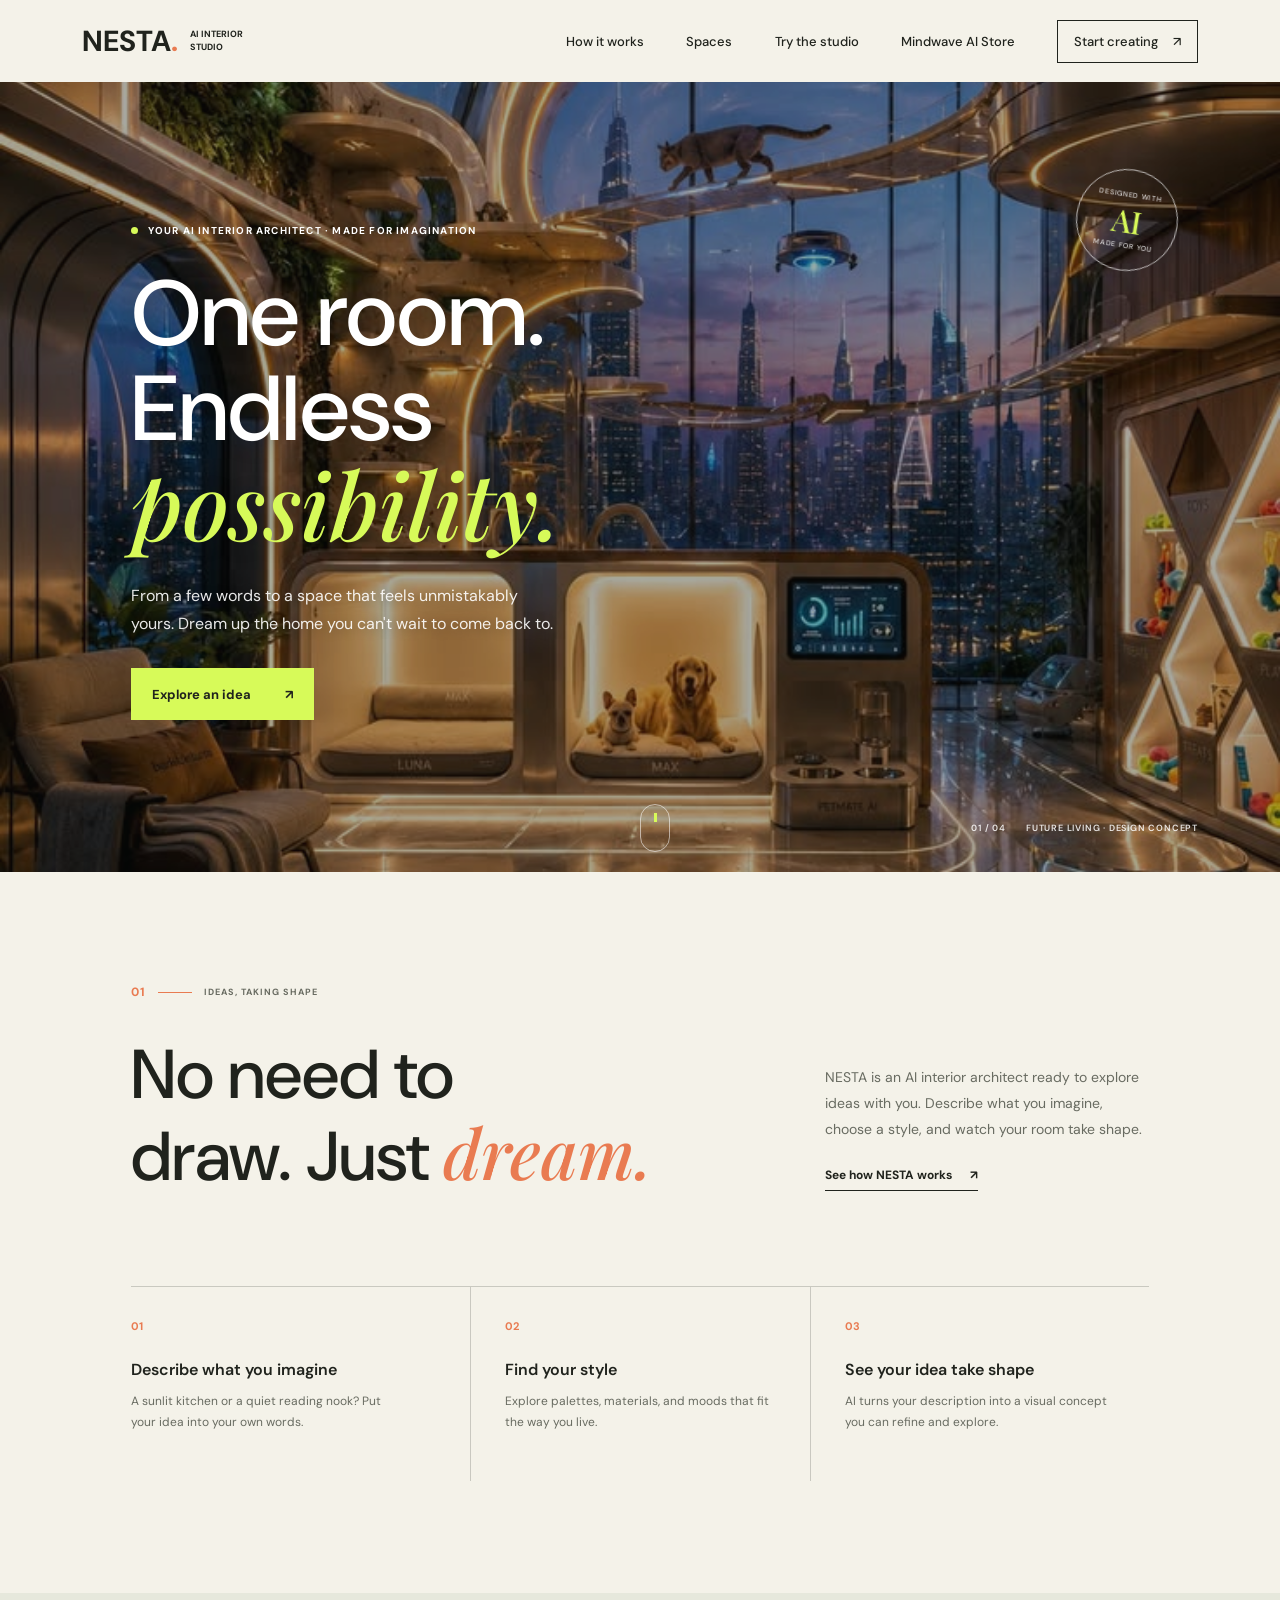
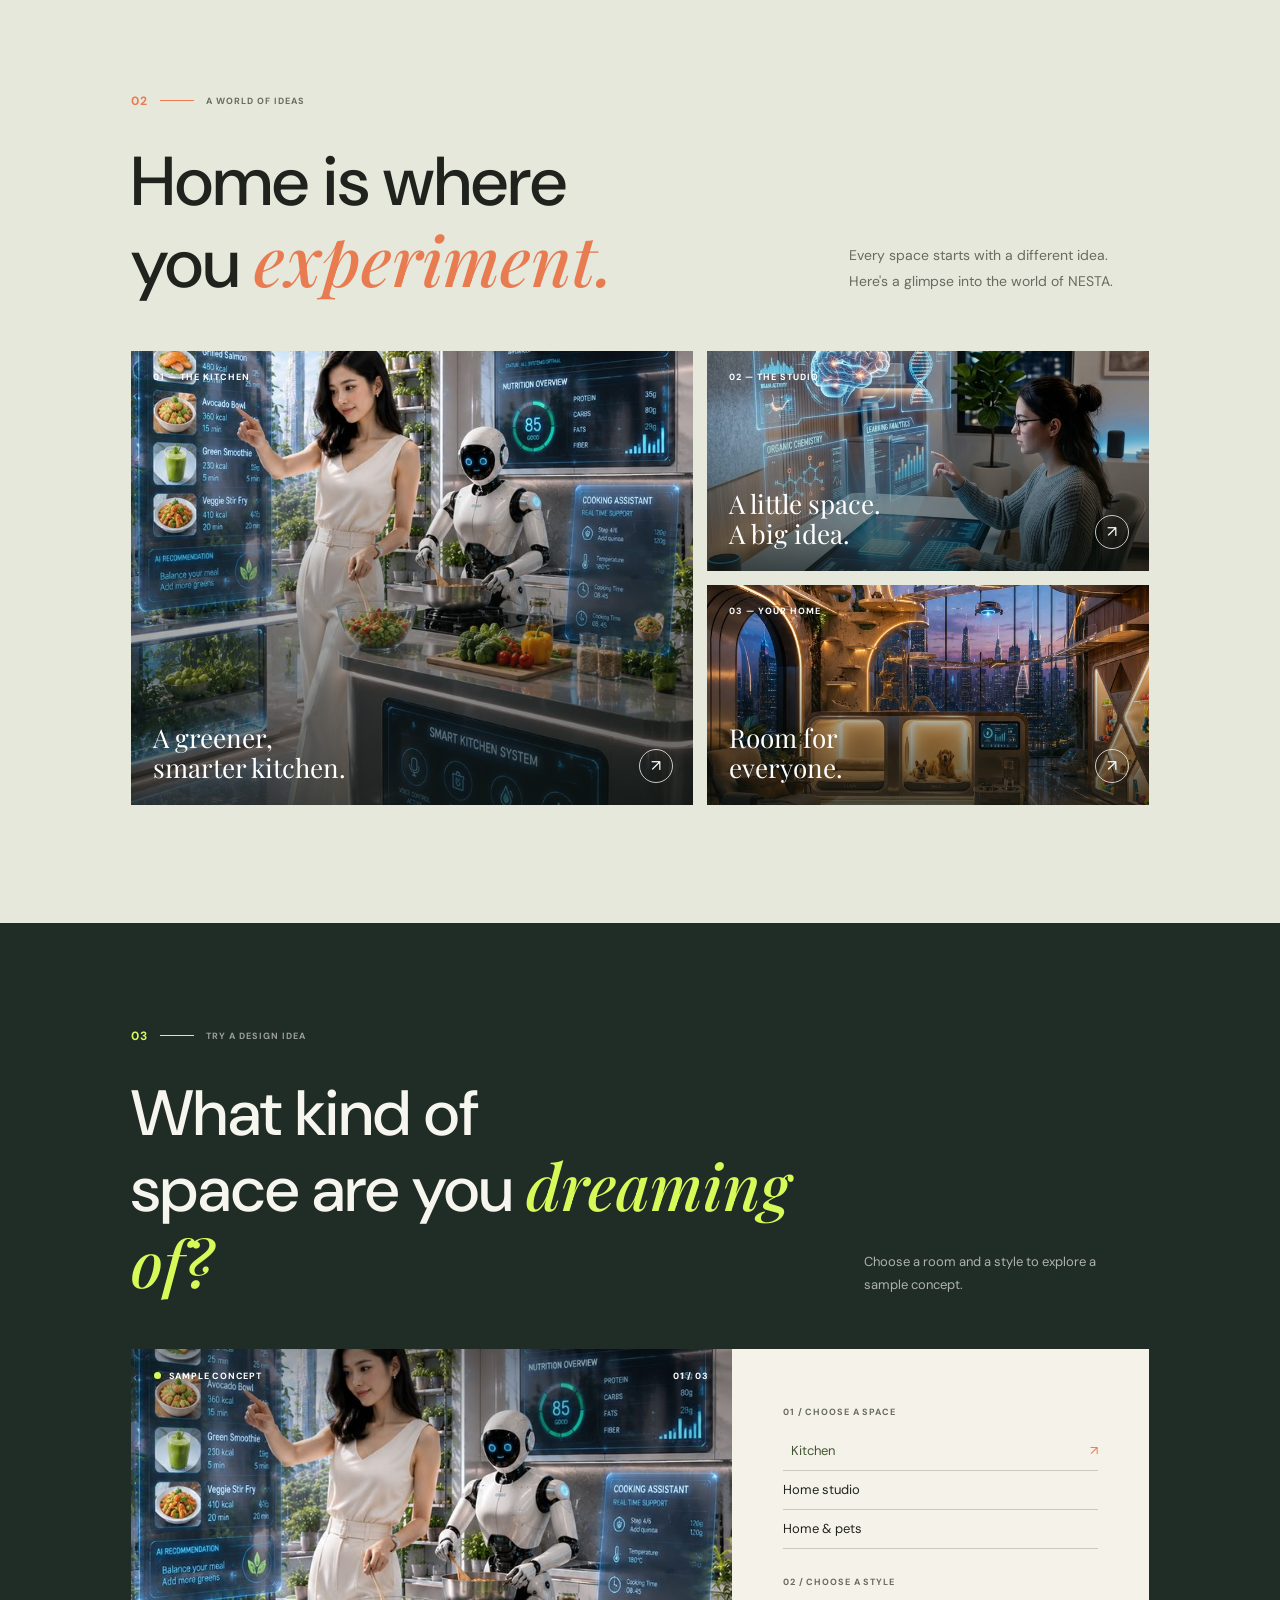
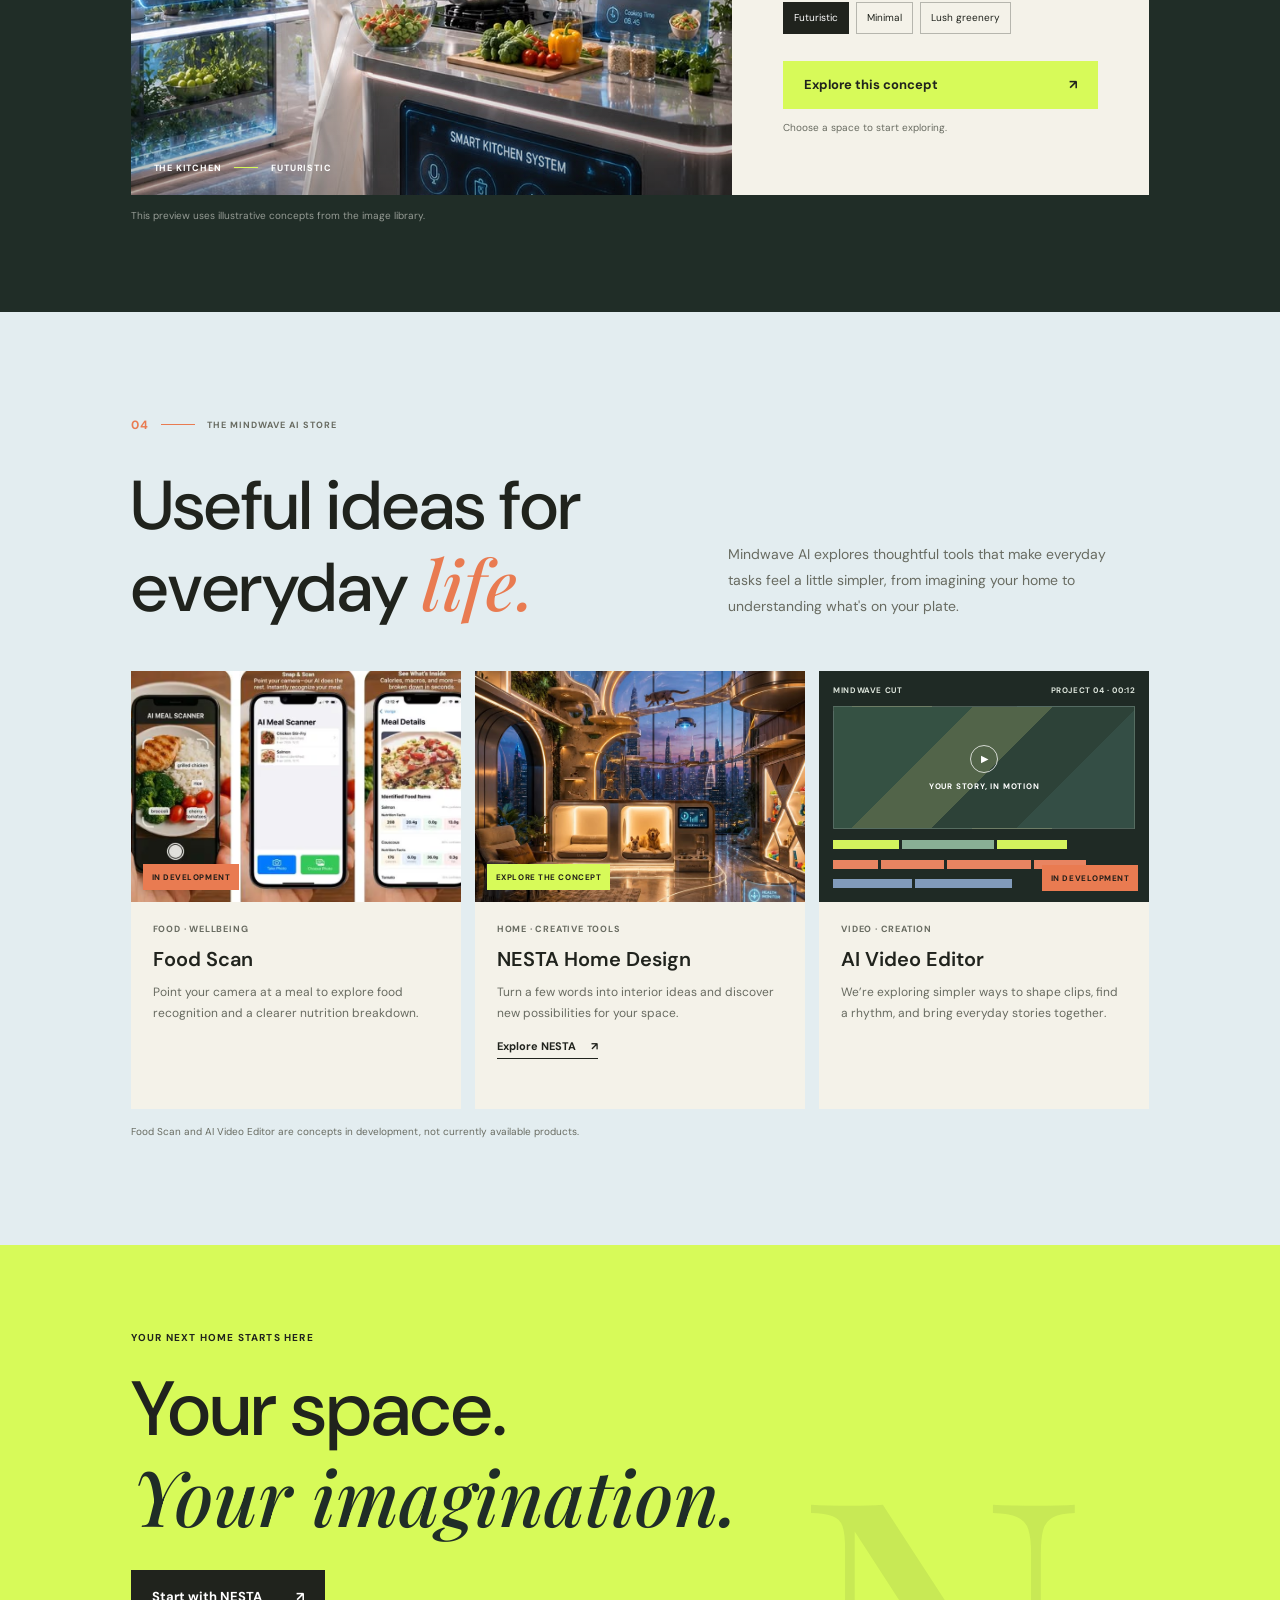
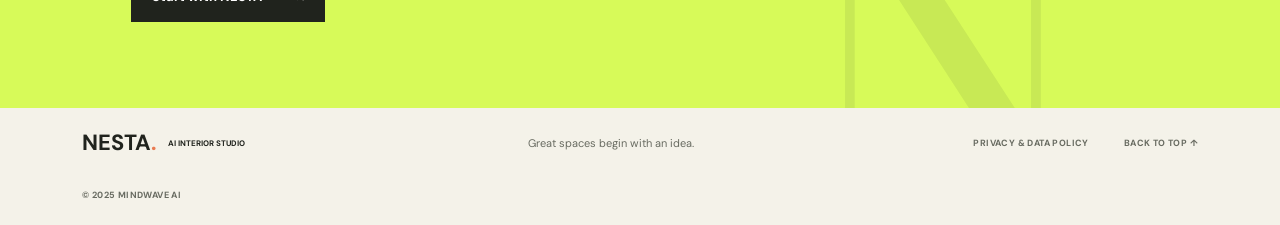
==== index.html @ db7f55f2 "Add Mindwave AI static app showcase" ====
<!doctype html>
<html lang="en">
  <head>
    <meta charset="utf-8">
    <meta name="viewport" content="width=device-width, initial-scale=1">
    <meta name="theme-color" content="#f4f2e9">
    <meta name="description" content="NESTA is your AI interior architect. Turn a few words into a room that feels unmistakably yours.">
    <title>NESTA AI — Your AI Interior Architect</title>
    <link rel="preconnect" href="https://fonts.googleapis.com">
    <link rel="preconnect" href="https://fonts.gstatic.com" crossorigin>
    <link href="https://fonts.googleapis.com/css2?family=DM+Sans:wght@400;500;600;700&family=Playfair+Display:wght@500;600;700&display=swap" rel="stylesheet">
    <link rel="stylesheet" href="styles.css">
    <script src="script.js" defer></script>
  </head>
  <body>
    <header class="site-header">
      <a class="wordmark" href="#home" aria-label="NESTA AI home">
        <span class="wordmark-name">NESTA<span class="wordmark-dot">.</span></span>
        <span class="wordmark-caption">AI INTERIOR STUDIO</span>
      </a>
      <button class="menu-toggle" type="button" aria-label="Open menu" aria-expanded="false" aria-controls="main-nav">
        <span></span><span></span>
      </button>
      <nav class="main-nav" id="main-nav" aria-label="Main navigation">
        <a href="#how-it-works">How it works</a>
        <a href="#inspiration">Spaces</a>
        <a href="#try-it">Try the studio</a>
        <a href="#apps">Mindwave AI Store</a>
        <a class="nav-cta" href="#try-it">Start creating <span aria-hidden="true">↗</span></a>
      </nav>
    </header>

    <main>
      <section class="hero" id="home" aria-labelledby="hero-title">
        <img class="hero-image" src="assest/image_1.png" alt="A warm futuristic home interior overlooking the city at night">
        <div class="hero-shade"></div>
        <div class="hero-content">
          <p class="eyebrow hero-eyebrow"><span class="live-dot"></span> YOUR AI INTERIOR ARCHITECT · MADE FOR IMAGINATION</p>
          <h1 id="hero-title">One room.<br>Endless <em>possibility.</em></h1>
          <p class="hero-description">From a few words to a space that feels unmistakably yours. Dream up the home you can't wait to come back to.</p>
          <a class="button button-lime" href="#try-it">Explore an idea <span aria-hidden="true">↗</span></a>
        </div>
        <div class="hero-caption"><span>01 / 04</span><span>FUTURE LIVING · DESIGN CONCEPT</span></div>
        <a class="scroll-cue" href="#introduction" aria-label="Scroll down"><span></span></a>
        <div class="hero-stamp" aria-hidden="true"><span>DESIGNED WITH</span><strong>AI</strong><span>MADE FOR YOU</span></div>
      </section>

      <section class="intro section-pad" id="introduction">
        <div class="section-index"><span>01</span><span class="index-line"></span><span>IDEAS, TAKING SHAPE</span></div>
        <div class="intro-grid">
          <h2>No need to<br>draw. Just <em>dream.</em></h2>
          <div class="intro-copy">
            <p>NESTA is an AI interior architect ready to explore ideas with you. Describe what you imagine, choose a style, and watch your room take shape.</p>
            <a class="text-link" href="#how-it-works">See how NESTA works <span aria-hidden="true">↗</span></a>
          </div>
        </div>
        <div class="feature-strip" id="how-it-works">
          <article class="feature">
            <span class="feature-number">01</span>
            <h3>Describe what you imagine</h3>
            <p>A sunlit kitchen or a quiet reading nook? Put your idea into your own words.</p>
          </article>
          <article class="feature">
            <span class="feature-number">02</span>
            <h3>Find your style</h3>
            <p>Explore palettes, materials, and moods that fit the way you live.</p>
          </article>
          <article class="feature">
            <span class="feature-number">03</span>
            <h3>See your idea take shape</h3>
            <p>AI turns your description into a visual concept you can refine and explore.</p>
          </article>
        </div>
      </section>

      <section class="inspiration section-pad" id="inspiration">
        <div class="section-index"><span>02</span><span class="index-line"></span><span>A WORLD OF IDEAS</span></div>
        <div class="section-heading">
          <h2>Home is where<br>you <em>experiment.</em></h2>
          <p>Every space starts with a different idea. Here's a glimpse into the world of NESTA.</p>
        </div>
        <div class="gallery-grid">
          <a class="gallery-item gallery-kitchen" href="#try-it" data-gallery-room="kitchen">
            <img src="assest/image-2.png" alt="Smart kitchen with a lush indoor garden and robotic assistant">
            <span class="gallery-overlay"></span>
            <span class="gallery-index">01 — THE KITCHEN</span>
            <span class="gallery-title">A greener,<br>smarter kitchen.</span>
            <span class="gallery-arrow" aria-hidden="true">↗</span>
          </a>
          <a class="gallery-item gallery-studio" href="#try-it" data-gallery-room="studio">
            <img src="assest/image.png" alt="Creative home office with an interactive work surface">
            <span class="gallery-overlay"></span>
            <span class="gallery-index">02 — THE STUDIO</span>
            <span class="gallery-title">A little space.<br>A big idea.</span>
            <span class="gallery-arrow" aria-hidden="true">↗</span>
          </a>
          <a class="gallery-item gallery-living" href="#try-it" data-gallery-room="living">
            <img src="assest/image_1.png" alt="Futuristic family living room designed to welcome pets">
            <span class="gallery-overlay"></span>
            <span class="gallery-index">03 — YOUR HOME</span>
            <span class="gallery-title">Room for<br>everyone.</span>
            <span class="gallery-arrow" aria-hidden="true">↗</span>
          </a>
        </div>
      </section>

      <section class="try-section section-pad" id="try-it">
        <div class="section-index section-index-light"><span>03</span><span class="index-line"></span><span>TRY A DESIGN IDEA</span></div>
        <div class="try-heading">
          <h2>What kind of<br>space are you <em>dreaming of?</em></h2>
          <p>Choose a room and a style to explore a sample concept.</p>
        </div>
        <div class="studio-demo">
          <div class="demo-preview">
            <img id="preview-image" src="assest/image-2.png" alt="Smart kitchen design concept">
            <div class="preview-topline"><span><span class="live-dot"></span> SAMPLE CONCEPT</span><span id="preview-count">01 / 03</span></div>
            <div class="preview-label"><span id="preview-room">THE KITCHEN</span><span class="preview-divider"></span><span id="preview-style">FUTURISTIC</span></div>
          </div>
          <div class="demo-controls">
            <div class="control-group">
              <p class="control-label">01 / CHOOSE A SPACE</p>
              <div class="choice-list" role="group" aria-label="Choose a space">
                <button class="choice-button is-selected" type="button" data-room="kitchen" aria-pressed="true">Kitchen <span>↗</span></button>
                <button class="choice-button" type="button" data-room="studio" aria-pressed="false">Home studio <span>↗</span></button>
                <button class="choice-button" type="button" data-room="living" aria-pressed="false">Home &amp; pets <span>↗</span></button>
              </div>
            </div>
            <div class="control-group style-group">
              <p class="control-label">02 / CHOOSE A STYLE</p>
              <div class="style-list" role="group" aria-label="Choose a style">
                <button class="style-button is-selected" type="button" data-style="Futuristic" aria-pressed="true">Futuristic</button>
                <button class="style-button" type="button" data-style="Minimal" aria-pressed="false">Minimal</button>
                <button class="style-button" type="button" data-style="Lush greenery" aria-pressed="false">Lush greenery</button>
              </div>
            </div>
            <button class="button button-lime generate-button" type="button" id="generate-button">Explore this concept <span aria-hidden="true">↗</span></button>
            <p class="demo-note" id="demo-status" aria-live="polite">Choose a space to start exploring.</p>
          </div>
        </div>
        <p class="demo-disclaimer">This preview uses illustrative concepts from the image library.</p>
      </section>

      <section class="apps-section section-pad" id="apps">
        <div class="section-index"><span>04</span><span class="index-line"></span><span>THE MINDWAVE AI STORE</span></div>
        <div class="apps-heading">
          <h2>Useful ideas for<br>everyday <em>life.</em></h2>
          <p>Mindwave AI explores thoughtful tools that make everyday tasks feel a little simpler, from imagining your home to understanding what's on your plate.</p>
        </div>
        <div class="apps-grid">
          <article class="app-card">
            <div class="app-visual food-visual">
              <img src="assest/foodscan/image-3.png" alt="Food Scan app concept showing meal recognition and nutrition details">
              <span class="app-status">IN DEVELOPMENT</span>
            </div>
            <div class="app-card-copy">
              <p class="app-category">FOOD · WELLBEING</p>
              <h3>Food Scan</h3>
              <p>Point your camera at a meal to explore food recognition and a clearer nutrition breakdown.</p>
            </div>
          </article>
          <article class="app-card">
            <div class="app-visual design-visual">
              <img src="assest/image_1.png" alt="NESTA AI home design concept in a warm, futuristic interior">
              <span class="app-status app-status-live">EXPLORE THE CONCEPT</span>
            </div>
            <div class="app-card-copy">
              <p class="app-category">HOME · CREATIVE TOOLS</p>
              <h3>NESTA Home Design</h3>
              <p>Turn a few words into interior ideas and discover new possibilities for your space.</p>
              <a class="app-link" href="#try-it">Explore NESTA <span aria-hidden="true">↗</span></a>
            </div>
          </article>
          <article class="app-card">
            <div class="app-visual video-visual" role="img" aria-label="Visual concept for a simple AI video editor with a preview and editing timeline">
              <div class="editor-topbar"><span>MINDWAVE CUT</span><span>PROJECT 04 · 00:12</span></div>
              <div class="editor-preview"><span class="editor-play" aria-hidden="true">▶</span><span>YOUR STORY, IN MOTION</span></div>
              <div class="editor-timeline" aria-hidden="true">
                <span class="timeline-track track-one"><i></i><i></i><i></i></span>
                <span class="timeline-track track-two"><i></i><i></i><i></i><i></i></span>
                <span class="timeline-track track-three"><i></i><i></i></span>
              </div>
              <span class="app-status">IN DEVELOPMENT</span>
            </div>
            <div class="app-card-copy">
              <p class="app-category">VIDEO · CREATION</p>
              <h3>AI Video Editor</h3>
              <p>We’re exploring simpler ways to shape clips, find a rhythm, and bring everyday stories together.</p>
            </div>
          </article>
        </div>
        <p class="apps-note">Food Scan and AI Video Editor are concepts in development, not currently available products.</p>
      </section>

      <section class="closing section-pad">
        <p class="eyebrow">YOUR NEXT HOME STARTS HERE</p>
        <h2>Your space.<br><em>Your imagination.</em></h2>
        <a class="button button-dark" href="#try-it">Start with NESTA <span aria-hidden="true">↗</span></a>
        <span class="closing-mark" aria-hidden="true">N.</span>
      </section>
    </main>

    <footer class="site-footer">
      <a class="wordmark footer-wordmark" href="#home">
        <span class="wordmark-name">NESTA<span class="wordmark-dot">.</span></span>
        <span class="wordmark-caption">AI INTERIOR STUDIO</span>
      </a>
      <p>Great spaces begin with an idea.</p>
      <a href="policies.html" class="back-top">PRIVACY &amp; DATA POLICY</a>
      <a href="#home" class="back-top">BACK TO TOP ↑</a>
      <span class="copyright">© 2025 MINDWAVE AI</span>
    </footer>
  </body>
</html>
---- styles.css ----
:root {
  color-scheme: light;
  --paper: #f4f2e9;
  --ink: #20231d;
  --muted: #686b61;
  --forest: #202d27;
  --lime: #d7fa59;
  --orange: #e97b51;
  --line: rgba(32, 35, 29, .2);
  --display: "Playfair Display", Georgia, serif;
  --body: "DM Sans", "Trebuchet MS", sans-serif;
}

* { box-sizing: border-box; }
html { scroll-behavior: smooth; scroll-padding-top: 80px; }
body { margin: 0; background: var(--paper); color: var(--ink); font-family: var(--body); -webkit-font-smoothing: antialiased; }
img { display: block; max-width: 100%; }
a { color: inherit; text-decoration: none; }
button { color: inherit; font: inherit; }
::selection { color: var(--ink); background: var(--lime); }

.site-header {
  min-height: 82px; padding: 0 6.4%; display: flex; align-items: center; justify-content: space-between;
  background: var(--paper); position: relative; z-index: 5;
}
.wordmark { display: inline-flex; align-items: center; gap: 12px; }
.wordmark-name { font-size: 29px; font-weight: 700; line-height: 1; letter-spacing: 0; }
.wordmark-dot { color: var(--orange); }
.wordmark-caption { max-width: 84px; font-size: 9px; font-weight: 700; line-height: 1.4; letter-spacing: 0; }
.main-nav { display: flex; align-items: center; gap: clamp(20px, 3.3vw, 52px); font-size: 13px; font-weight: 500; }
.main-nav > a:not(.nav-cta) { transition: opacity .2s ease; }
.main-nav > a:not(.nav-cta):hover { opacity: .62; }
.nav-cta { padding: 12px 16px; border: 1px solid var(--ink); transition: background .2s ease, color .2s ease; }
.nav-cta:hover { background: var(--ink); color: var(--paper); }
.nav-cta span { margin-left: 12px; }
.menu-toggle { display: none; }

.hero { min-height: 650px; height: min(790px, calc(100svh - 82px)); position: relative; display: flex; align-items: center; overflow: hidden; background: #26302c; color: #fff; }
.hero-image, .hero-shade { position: absolute; inset: 0; width: 100%; height: 100%; }
.hero-image { object-fit: cover; object-position: center 48%; animation: hero-arrive 1.1s ease-out both; }
.hero-shade { background: rgba(13, 19, 16, .36); }
.hero-content { width: min(680px, 62%); position: relative; z-index: 1; margin: 0 0 0 10.2%; padding: 80px 0 90px; animation: copy-arrive .8s .1s ease-out both; }
.eyebrow { font-size: 10px; font-weight: 700; letter-spacing: 1.2px; }
.hero-eyebrow { display: flex; align-items: center; gap: 10px; margin: 0 0 30px; }
.live-dot { width: 7px; height: 7px; display: inline-block; border-radius: 50%; background: var(--lime); flex: 0 0 auto; }
h1, h2, h3, p { margin-top: 0; }
.hero h1 { margin: 0; font-size: clamp(62px, 7.2vw, 100px); line-height: 1.03; font-weight: 500; letter-spacing: 0; text-shadow: 0 2px 22px rgba(0, 0, 0, .24); }
h1 em, h2 em { color: var(--lime); font-family: var(--display); font-weight: 500; }
.hero-description { max-width: 430px; margin: 24px 0 30px; color: rgba(255, 255, 255, .9); font-size: 16px; line-height: 1.75; text-shadow: 0 2px 12px rgba(0, 0, 0, .3); }
.button { min-height: 52px; padding: 0 21px; display: inline-flex; align-items: center; justify-content: space-between; gap: 34px; border: 0; font-size: 13px; font-weight: 700; transition: transform .2s ease, background .2s ease; }
.button:hover { transform: translateY(-2px); }
.button-lime { background: var(--lime); color: var(--ink); }
.button-lime:hover { background: #e3ff83; }
.hero-caption { position: absolute; z-index: 1; right: 6.4%; bottom: 38px; display: flex; gap: 20px; color: rgba(255, 255, 255, .86); font-size: 9px; font-weight: 600; letter-spacing: .8px; }
.scroll-cue { width: 30px; height: 48px; position: absolute; bottom: 20px; left: 50%; display: flex; justify-content: center; border: 1px solid rgba(255,255,255,.55); border-radius: 16px; }
.scroll-cue span { width: 3px; height: 9px; margin-top: 8px; background: var(--lime); animation: scroll-dot 1.5s infinite; }
.hero-stamp { width: 102px; height: 102px; position: absolute; top: 11%; right: 8%; z-index: 1; display: flex; flex-direction: column; align-items: center; justify-content: center; border: 1px solid rgba(255,255,255,.7); border-radius: 50%; color: white; transform: rotate(9deg); }
.hero-stamp span { font-size: 7px; letter-spacing: .7px; }
.hero-stamp strong { color: var(--lime); font-family: var(--display); font-size: 31px; font-weight: 500; }

.section-pad { padding-left: 10.2%; padding-right: 10.2%; }
.intro { padding-top: 112px; padding-bottom: 112px; }
.section-index { display: flex; align-items: center; gap: 12px; color: var(--muted); font-size: 9px; font-weight: 700; letter-spacing: 1px; }
.section-index > span:first-child { color: var(--orange); font-size: 12px; }
.index-line { width: 34px; height: 1px; background: var(--orange); }
.intro-grid { display: grid; grid-template-columns: 1.3fr .7fr; align-items: end; gap: 9%; margin: 36px 0 90px; }
.intro h2, .section-heading h2, .try-heading h2, .closing h2 { margin: 0; font-size: clamp(43px, 5.4vw, 72px); line-height: 1.12; font-weight: 500; letter-spacing: 0; }
.intro h2 em, .section-heading h2 em { color: var(--orange); }
.intro-copy { max-width: 375px; padding-bottom: 5px; }
.intro-copy p, .section-heading > p { margin-bottom: 20px; color: var(--muted); font-size: 14px; line-height: 1.85; }
.text-link { display: inline-flex; align-items: center; gap: 18px; padding-bottom: 7px; border-bottom: 1px solid var(--ink); font-size: 12px; font-weight: 700; }
.feature-strip { display: grid; grid-template-columns: repeat(3, 1fr); border-top: 1px solid var(--line); }
.feature { min-height: 194px; padding: 27px 9% 0 0; }
.feature + .feature { padding-left: 10%; border-left: 1px solid var(--line); }
.feature-number { color: var(--orange); font-size: 11px; font-weight: 700; }
.feature h3 { margin: 24px 0 11px; font-size: 16px; font-weight: 600; }
.feature p { max-width: 270px; margin: 0; color: var(--muted); font-size: 12px; line-height: 1.75; }

.inspiration { padding-top: 100px; padding-bottom: 118px; background: #e6e8dc; }
.section-heading { display: flex; justify-content: space-between; align-items: end; gap: 40px; margin: 34px 0 48px; }
.section-heading > p { max-width: 290px; margin: 0 1% 8px 0; }
.gallery-grid { min-height: 450px; display: grid; grid-template-columns: 1.12fr .88fr; grid-template-rows: 220px 220px; gap: 14px; }
.gallery-item { position: relative; display: block; overflow: hidden; color: #fff; background: #3c5149; }
.gallery-item img { width: 100%; height: 100%; object-fit: cover; transition: transform .6s cubic-bezier(.2,.7,.2,1); }
.gallery-item:hover img { transform: scale(1.045); }
.gallery-kitchen { grid-row: 1 / 3; }
.gallery-studio { grid-column: 2; grid-row: 1; }
.gallery-living { grid-column: 2; grid-row: 2; }
.gallery-overlay { position: absolute; inset: 0; background: linear-gradient(0deg, rgba(11,18,15,.74), rgba(11,18,15,0) 72%); }
.gallery-index { position: absolute; top: 20px; left: 22px; font-size: 9px; font-weight: 700; letter-spacing: 1px; }
.gallery-title { position: absolute; bottom: 22px; left: 22px; font-family: var(--display); font-size: 26px; line-height: 1.15; }
.gallery-arrow { width: 34px; height: 34px; position: absolute; right: 20px; bottom: 22px; display: grid; place-items: center; border: 1px solid rgba(255,255,255,.75); border-radius: 50%; transition: background .2s ease, color .2s ease; }
.gallery-item:hover .gallery-arrow { background: var(--lime); color: var(--ink); border-color: var(--lime); }

.try-section { padding-top: 105px; padding-bottom: 90px; background: var(--forest); color: #f6f5ee; }
.section-index-light { color: rgba(246,245,238,.58); }
.section-index-light > span:first-child { color: var(--lime); }
.section-index-light .index-line { background: var(--lime); }
.try-heading { display: flex; align-items: end; justify-content: space-between; gap: 35px; margin: 34px 0 46px; }
.try-heading h2 { font-size: clamp(42px, 5vw, 66px); }
.try-heading h2 em { color: var(--lime); }
.try-heading > p { max-width: 255px; margin: 0 3% 6px 0; color: rgba(246,245,238,.67); font-size: 13px; line-height: 1.8; }
.studio-demo { display: grid; grid-template-columns: 1.18fr .82fr; min-height: 446px; background: #f4f2e9; color: var(--ink); }
.demo-preview { min-height: 446px; position: relative; overflow: hidden; background: #45524b; }
.demo-preview::after { content: ""; position: absolute; inset: 0; background: linear-gradient(180deg, rgba(0,0,0,.36), transparent 27%, transparent 68%, rgba(0,0,0,.3)); pointer-events: none; }
.demo-preview img { width: 100%; height: 100%; position: absolute; inset: 0; object-fit: cover; transition: opacity .2s ease; }
.preview-topline, .preview-label { position: absolute; z-index: 1; left: 23px; right: 23px; display: flex; align-items: center; justify-content: space-between; color: white; font-size: 9px; font-weight: 700; letter-spacing: .8px; }
.preview-topline { top: 21px; }
.preview-topline > span:first-child { display: flex; align-items: center; gap: 8px; }
.preview-label { bottom: 21px; justify-content: flex-start; gap: 13px; }
.preview-divider { width: 24px; height: 1px; background: var(--lime); }
.demo-controls { padding: 38px clamp(25px, 4vw, 55px); display: flex; flex-direction: column; justify-content: center; }
.control-group + .control-group { margin-top: 27px; }
.control-label { margin-bottom: 14px; color: var(--muted); font-size: 9px; font-weight: 700; letter-spacing: .9px; }
.choice-list { display: grid; }
.choice-button { min-height: 39px; padding: 0; display: flex; align-items: center; justify-content: space-between; border: 0; border-bottom: 1px solid var(--line); background: transparent; text-align: left; font-size: 13px; cursor: pointer; transition: padding .2s ease, color .2s ease; }
.choice-button span { color: transparent; }
.choice-button:hover, .choice-button.is-selected { padding-left: 8px; color: #415531; }
.choice-button.is-selected span { color: var(--orange); }
.style-list { display: flex; flex-wrap: wrap; gap: 7px; }
.style-button { min-height: 32px; padding: 0 10px; border: 1px solid rgba(32,35,29,.29); border-radius: 0; background: transparent; font-size: 10px; cursor: pointer; transition: background .2s ease, border-color .2s ease; }
.style-button:hover, .style-button.is-selected { border-color: var(--ink); background: var(--ink); color: white; }
.generate-button { width: 100%; min-height: 48px; margin-top: 27px; }
.demo-note { min-height: 18px; margin: 11px 0 0; color: var(--muted); font-size: 10px; line-height: 1.6; }
.demo-disclaimer { margin: 14px 0 0; color: rgba(246,245,238,.55); font-size: 10px; }

.apps-section { padding-top: 105px; padding-bottom: 105px; background: #e3edf0; }
.apps-heading { display: grid; grid-template-columns: 1.1fr .9fr; align-items: end; gap: 8%; margin: 34px 0 45px; }
.apps-heading h2 { margin: 0; font-size: clamp(43px, 5.4vw, 72px); line-height: 1.12; font-weight: 500; }
.apps-heading h2 em { color: var(--orange); font-family: var(--display); font-weight: 500; }
.apps-heading > p { max-width: 390px; margin: 0 0 7px; color: var(--muted); font-size: 14px; line-height: 1.85; }
.apps-grid { display: grid; grid-template-columns: repeat(3, minmax(0, 1fr)); gap: 14px; }
.app-card { min-width: 0; background: var(--paper); }
.app-visual { aspect-ratio: 1.43; position: relative; overflow: hidden; background: var(--forest); }
.app-visual > img { width: 100%; height: 100%; object-fit: cover; }
.food-visual > img { object-position: center; }
.design-visual > img { object-position: center; }
.app-status { position: absolute; left: 12px; bottom: 12px; padding: 8px 9px; background: var(--orange); color: #201d19; font-size: 8px; font-weight: 700; letter-spacing: .55px; }
.app-status-live { background: var(--lime); }
.app-card-copy { min-height: 207px; padding: 21px 22px 22px; }
.app-category { margin-bottom: 11px; color: var(--muted); font-size: 9px; font-weight: 700; letter-spacing: .8px; }
.app-card h3 { margin: 0 0 10px; font-size: 20px; font-weight: 600; }
.app-card-copy > p:not(.app-category) { max-width: 330px; margin: 0; color: var(--muted); font-size: 12px; line-height: 1.75; }
.app-link { display: inline-flex; align-items: center; gap: 15px; margin-top: 15px; padding-bottom: 5px; border-bottom: 1px solid var(--ink); font-size: 11px; font-weight: 700; }
.video-visual { display: flex; flex-direction: column; gap: 11px; padding: 14px; color: #f5f4eb; background: #1f2a25; }
.video-visual .app-status { left: auto; right: 11px; bottom: 11px; }
.editor-topbar { display: flex; justify-content: space-between; gap: 8px; color: #dce4db; font-size: 8px; font-weight: 700; letter-spacing: .6px; }
.editor-preview { min-height: 83px; flex: 1; display: flex; flex-direction: column; align-items: center; justify-content: center; gap: 8px; border: 1px solid rgba(255,255,255,.16); background: linear-gradient(135deg, #355143 0 33%, #526449 33% 52%, #2d4238 52% 72%, #344e45 72%); color: white; font-size: 8px; font-weight: 700; letter-spacing: .8px; }
.editor-play { width: 28px; height: 28px; display: grid; place-items: center; padding-left: 2px; border: 1px solid rgba(255,255,255,.75); border-radius: 50%; font-size: 9px; }
.editor-timeline { height: 48px; display: flex; flex-direction: column; justify-content: space-between; padding-right: 40px; }
.timeline-track { height: 9px; display: flex; gap: 3px; }
.timeline-track i { display: block; height: 100%; background: #d4f35d; }
.track-one i:nth-child(1) { width: 25%; }
.track-one i:nth-child(2) { width: 35%; background: #89af95; }
.track-one i:nth-child(3) { width: 27%; }
.track-two i:nth-child(1) { width: 17%; background: #e88461; }
.track-two i:nth-child(2) { width: 24%; background: #e88461; }
.track-two i:nth-child(3) { width: 32%; background: #e88461; }
.track-two i:nth-child(4) { width: 20%; background: #e88461; }
.track-three i:nth-child(1) { width: 30%; background: #819bbb; }
.track-three i:nth-child(2) { width: 37%; background: #819bbb; }
.apps-note { margin: 15px 0 0; color: var(--muted); font-size: 10px; line-height: 1.6; }

.closing { min-height: 380px; position: relative; overflow: hidden; padding-top: 86px; padding-bottom: 86px; background: var(--lime); }
.closing .eyebrow { margin-bottom: 22px; }
.closing h2 { max-width: 680px; font-size: clamp(45px, 6vw, 78px); }
.closing h2 em { color: var(--forest); }
.button-dark { margin-top: 26px; background: var(--ink); color: white; }
.button-dark:hover { background: #38453b; }
.closing-mark { position: absolute; right: 7%; bottom: -130px; color: rgba(32,45,39,.08); font-family: var(--display); font-size: 420px; line-height: 1; pointer-events: none; }
.site-footer { min-height: 105px; padding: 24px 6.4%; display: grid; grid-template-columns: 1fr 1fr auto auto; align-items: center; gap: 35px; background: var(--paper); }
.footer-wordmark .wordmark-name { font-size: 22px; }
.footer-wordmark .wordmark-caption { font-size: 8px; }
.site-footer > p { margin: 0; color: var(--muted); font-size: 11px; }
.back-top, .copyright { color: var(--muted); font-size: 9px; font-weight: 700; letter-spacing: .4px; white-space: nowrap; }

.policy-page { min-height: 100vh; }
.policy-header { border-bottom: 1px solid var(--line); }
.policy-brand .wordmark-caption { max-width: 110px; }
.policy-back { font-size: 12px; font-weight: 600; }
.policy-back span { margin-right: 10px; color: var(--orange); }
.policy-content { width: min(820px, 88%); margin: 0 auto; padding: 76px 0 94px; }
.policy-content h1 { margin: 0 0 17px; font-size: clamp(40px, 6vw, 62px); line-height: 1.1; font-weight: 500; }
.policy-issuer { margin-bottom: 38px; color: var(--muted); font-size: 11px; font-weight: 700; letter-spacing: .6px; }
.policy-content h2 { margin: 36px 0 13px; font-size: 18px; line-height: 1.4; font-weight: 700; }
.policy-content p, .policy-content li { color: #464940; font-size: 14px; line-height: 1.85; }
.policy-content p { margin-bottom: 14px; }
.policy-content ul { margin: 8px 0 18px; padding-left: 22px; }
.policy-content li { padding-left: 3px; margin-bottom: 5px; }
.policy-content a { color: #405535; text-decoration: underline; text-underline-offset: 3px; }
.policy-content a:hover { color: #a14929; }
.policy-footer { display: flex; justify-content: space-between; align-items: center; gap: 20px; padding: 25px 6.4%; border-top: 1px solid var(--line); }
.policy-footer p { margin: 0; color: var(--muted); font-size: 10px; }

@keyframes hero-arrive { from { transform: scale(1.035); opacity: .75; } to { transform: scale(1); opacity: 1; } }
@keyframes copy-arrive { from { transform: translateY(14px); opacity: 0; } to { transform: translateY(0); opacity: 1; } }
@keyframes scroll-dot { 0%, 100% { transform: translateY(0); opacity: 1; } 65% { transform: translateY(12px); opacity: .25; } }

@media (min-width: 1500px) {
  .section-pad { padding-left: max(10.2%, calc((100vw - 1240px) / 2)); padding-right: max(10.2%, calc((100vw - 1240px) / 2)); }
}

@media (max-width: 800px) {
  .site-header { min-height: 72px; padding: 0 6%; }
  .menu-toggle { width: 42px; height: 42px; display: flex; flex-direction: column; justify-content: center; align-items: center; gap: 6px; border: 1px solid var(--line); background: transparent; cursor: pointer; }
  .menu-toggle span { width: 16px; height: 1px; background: var(--ink); }
  .main-nav { position: absolute; top: 72px; left: 0; right: 0; display: none; align-items: stretch; gap: 0; padding: 8px 6% 20px; background: var(--paper); }
  .main-nav.is-open { display: flex; flex-direction: column; }
  .main-nav > a:not(.nav-cta) { padding: 14px 0; border-bottom: 1px solid var(--line); }
  .nav-cta { margin-top: 14px; text-align: center; }
  .hero { min-height: 650px; height: calc(92svh - 72px); max-height: 790px; }
  .hero-image { object-position: 56% center; }
  .hero-shade { background: rgba(13, 19, 16, .43); }
  .hero-content { width: 78%; margin-left: 7%; }
  .hero h1 { font-size: clamp(54px, 10vw, 78px); }
  .hero-stamp { width: 82px; height: 82px; top: 6%; right: 6%; }
  .hero-stamp strong { font-size: 25px; }
  .hero-stamp span { font-size: 6px; }
  .section-pad { padding-left: 7%; padding-right: 7%; }
  .intro-grid { grid-template-columns: 1fr .8fr; gap: 5%; margin-bottom: 65px; }
  .intro h2, .section-heading h2 { font-size: clamp(43px, 7vw, 62px); }
  .gallery-grid { min-height: 370px; grid-template-rows: 180px 180px; }
  .gallery-title { font-size: 22px; }
  .studio-demo { grid-template-columns: 1fr 1fr; }
  .demo-preview { min-height: 430px; }
  .demo-controls { padding: 30px 25px; }
  .apps-section { padding-top: 80px; padding-bottom: 80px; }
  .apps-grid { grid-template-columns: repeat(2, minmax(0, 1fr)); }
  .app-card:last-child { grid-column: 1 / -1; }
  .app-card:last-child .app-visual { aspect-ratio: 2.5; }
  .app-card:last-child .app-card-copy { min-height: auto; }
  .site-footer { padding-right: 7%; padding-left: 7%; grid-template-columns: 1fr auto auto; gap: 20px; }
  .site-footer > p { display: none; }
}

@media (max-width: 560px) {
  .site-header { min-height: 66px; }
  .main-nav { top: 66px; }
  .wordmark-name { font-size: 26px; }
  .hero { min-height: 660px; height: calc(100svh - 66px); max-height: 820px; align-items: end; }
  .hero-image { object-position: 57% center; }
  .hero-shade { background: rgba(13, 19, 16, .48); }
  .hero-content { width: 87%; margin: 0 6% 8%; padding: 50px 0; }
  .hero-eyebrow { max-width: 290px; font-size: 8px; line-height: 1.7; }
  .hero h1 { font-size: clamp(48px, 13vw, 70px); }
  .hero-description { max-width: 330px; font-size: 14px; }
  .hero-stamp { width: 72px; height: 72px; top: 5%; right: 6%; }
  .hero-caption { left: 7%; right: auto; bottom: 18px; gap: 12px; font-size: 8px; }
  .scroll-cue { display: none; }
  .section-pad { padding-left: 6%; padding-right: 6%; }
  .intro { padding-top: 77px; padding-bottom: 75px; }
  .intro-grid { grid-template-columns: 1fr; gap: 20px; margin: 28px 0 50px; }
  .intro h2, .section-heading h2, .try-heading h2 { font-size: 47px; }
  .intro-copy { max-width: 440px; }
  .feature-strip { grid-template-columns: 1fr; }
  .feature, .feature + .feature { min-height: 0; padding: 20px 0 22px; border-left: 0; border-bottom: 1px solid var(--line); }
  .feature h3 { margin: 12px 0 6px; }
  .feature p { max-width: 350px; }
  .inspiration { padding-top: 75px; padding-bottom: 78px; }
  .section-heading { display: block; margin: 28px 0 30px; }
  .section-heading > p { max-width: 360px; margin-top: 16px; }
  .gallery-grid { min-height: 0; grid-template-columns: 1fr; grid-template-rows: 350px 240px 240px; gap: 10px; }
  .gallery-kitchen, .gallery-studio, .gallery-living { grid-column: 1; grid-row: auto; }
  .gallery-title { font-size: 25px; }
  .try-section { padding-top: 76px; padding-bottom: 64px; }
  .try-heading { display: block; margin: 27px 0 28px; }
  .try-heading > p { max-width: 340px; margin-top: 15px; }
  .studio-demo { grid-template-columns: 1fr; }
  .demo-preview { min-height: 360px; }
  .demo-controls { padding: 28px 22px 25px; }
  .demo-disclaimer { line-height: 1.6; }
  .apps-section { padding-top: 76px; padding-bottom: 76px; }
  .apps-heading { grid-template-columns: 1fr; gap: 16px; margin: 28px 0 30px; }
  .apps-heading h2 { font-size: 47px; }
  .apps-heading > p { max-width: 420px; }
  .apps-grid { grid-template-columns: 1fr; gap: 12px; }
  .app-card:last-child { grid-column: auto; }
  .app-card:last-child .app-visual { aspect-ratio: 1.43; }
  .app-card-copy { min-height: auto; padding: 20px; }
  .policy-content { width: 88%; padding: 51px 0 68px; }
  .policy-content h2 { margin-top: 30px; font-size: 17px; }
  .policy-content p, .policy-content li { font-size: 13px; }
  .policy-footer { align-items: flex-start; flex-direction: column; padding: 22px 6%; }
  .closing { min-height: 340px; padding-top: 70px; padding-bottom: 65px; }
  .closing h2 { font-size: 49px; }
  .closing-mark { right: -5%; bottom: -70px; font-size: 250px; }
  .site-footer { min-height: 130px; grid-template-columns: 1fr auto; gap: 16px; padding: 24px 6%; }
  .copyright { grid-column: 1; grid-row: 2; }
  .back-top { grid-column: 2; grid-row: 2; }
}

@media (prefers-reduced-motion: reduce) {
  *, *::before, *::after { scroll-behavior: auto !important; animation-duration: .01ms !important; animation-iteration-count: 1 !important; transition-duration: .01ms !important; }
}
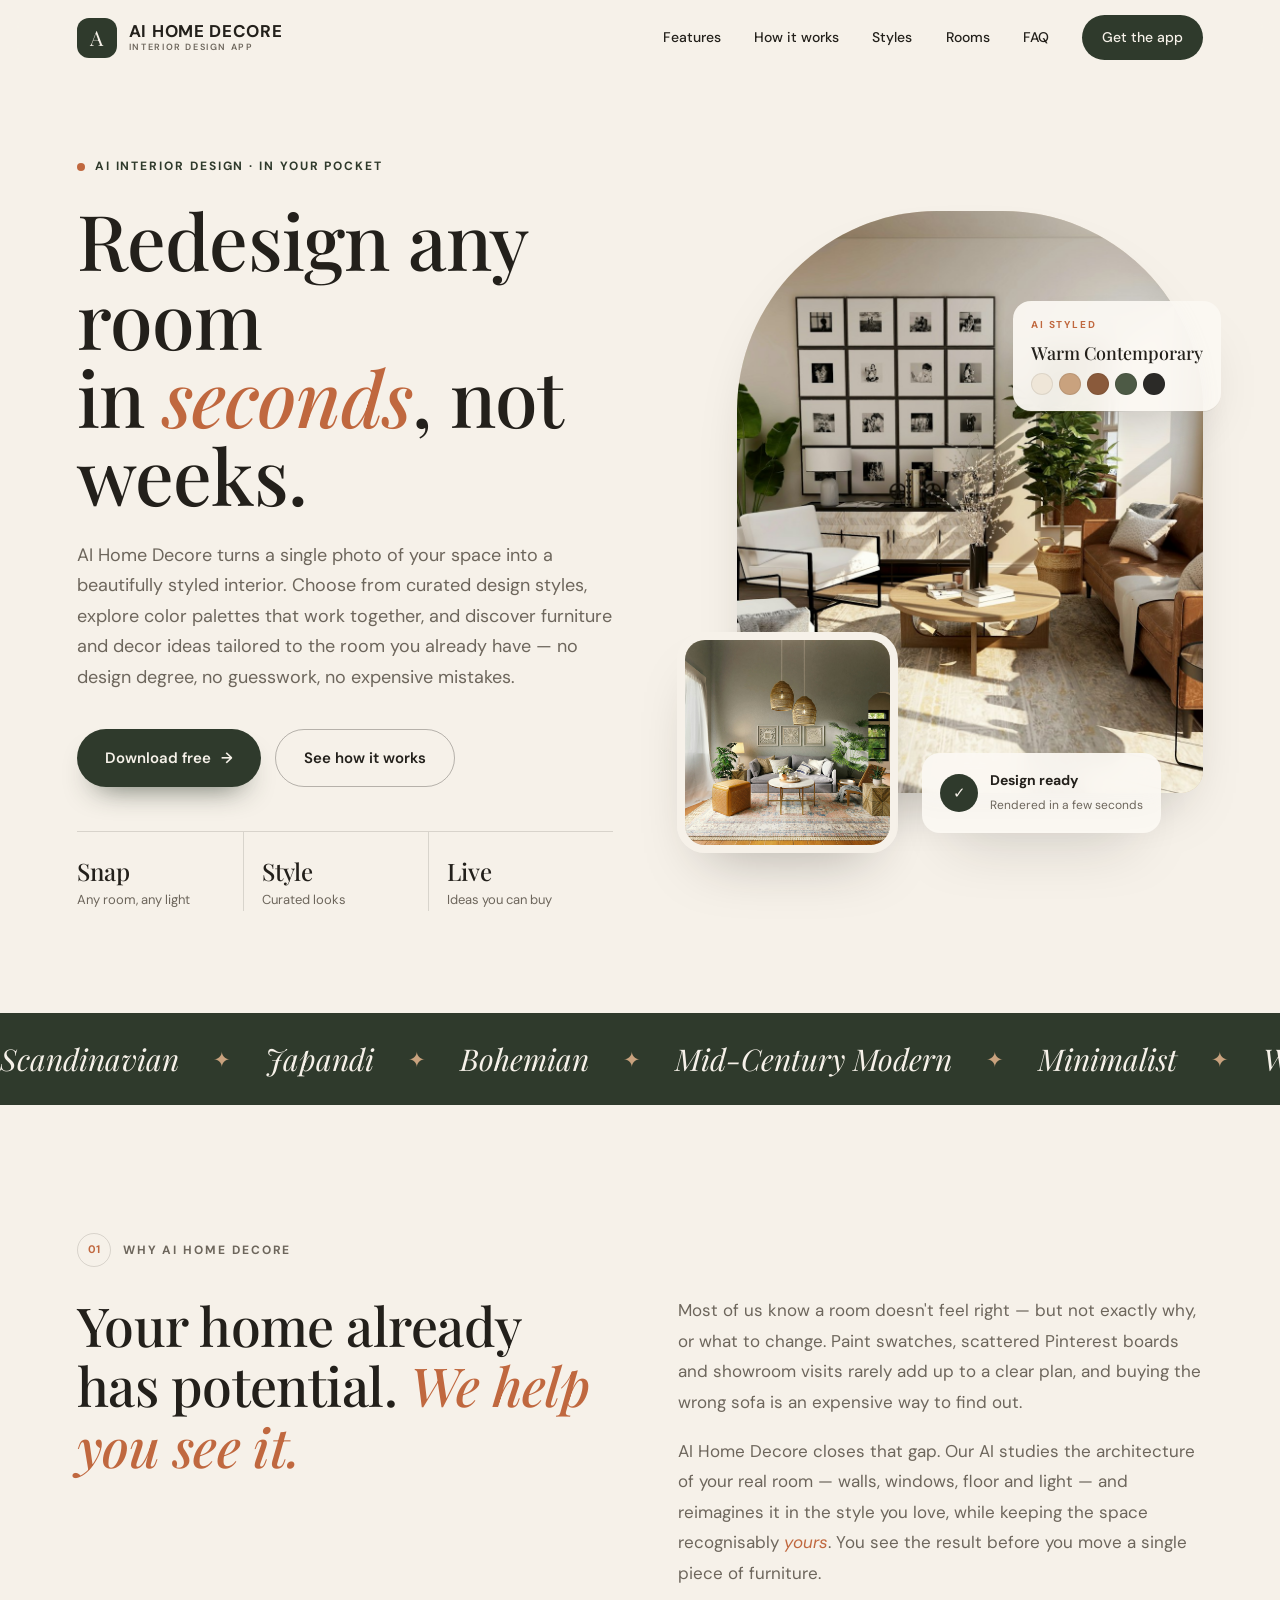
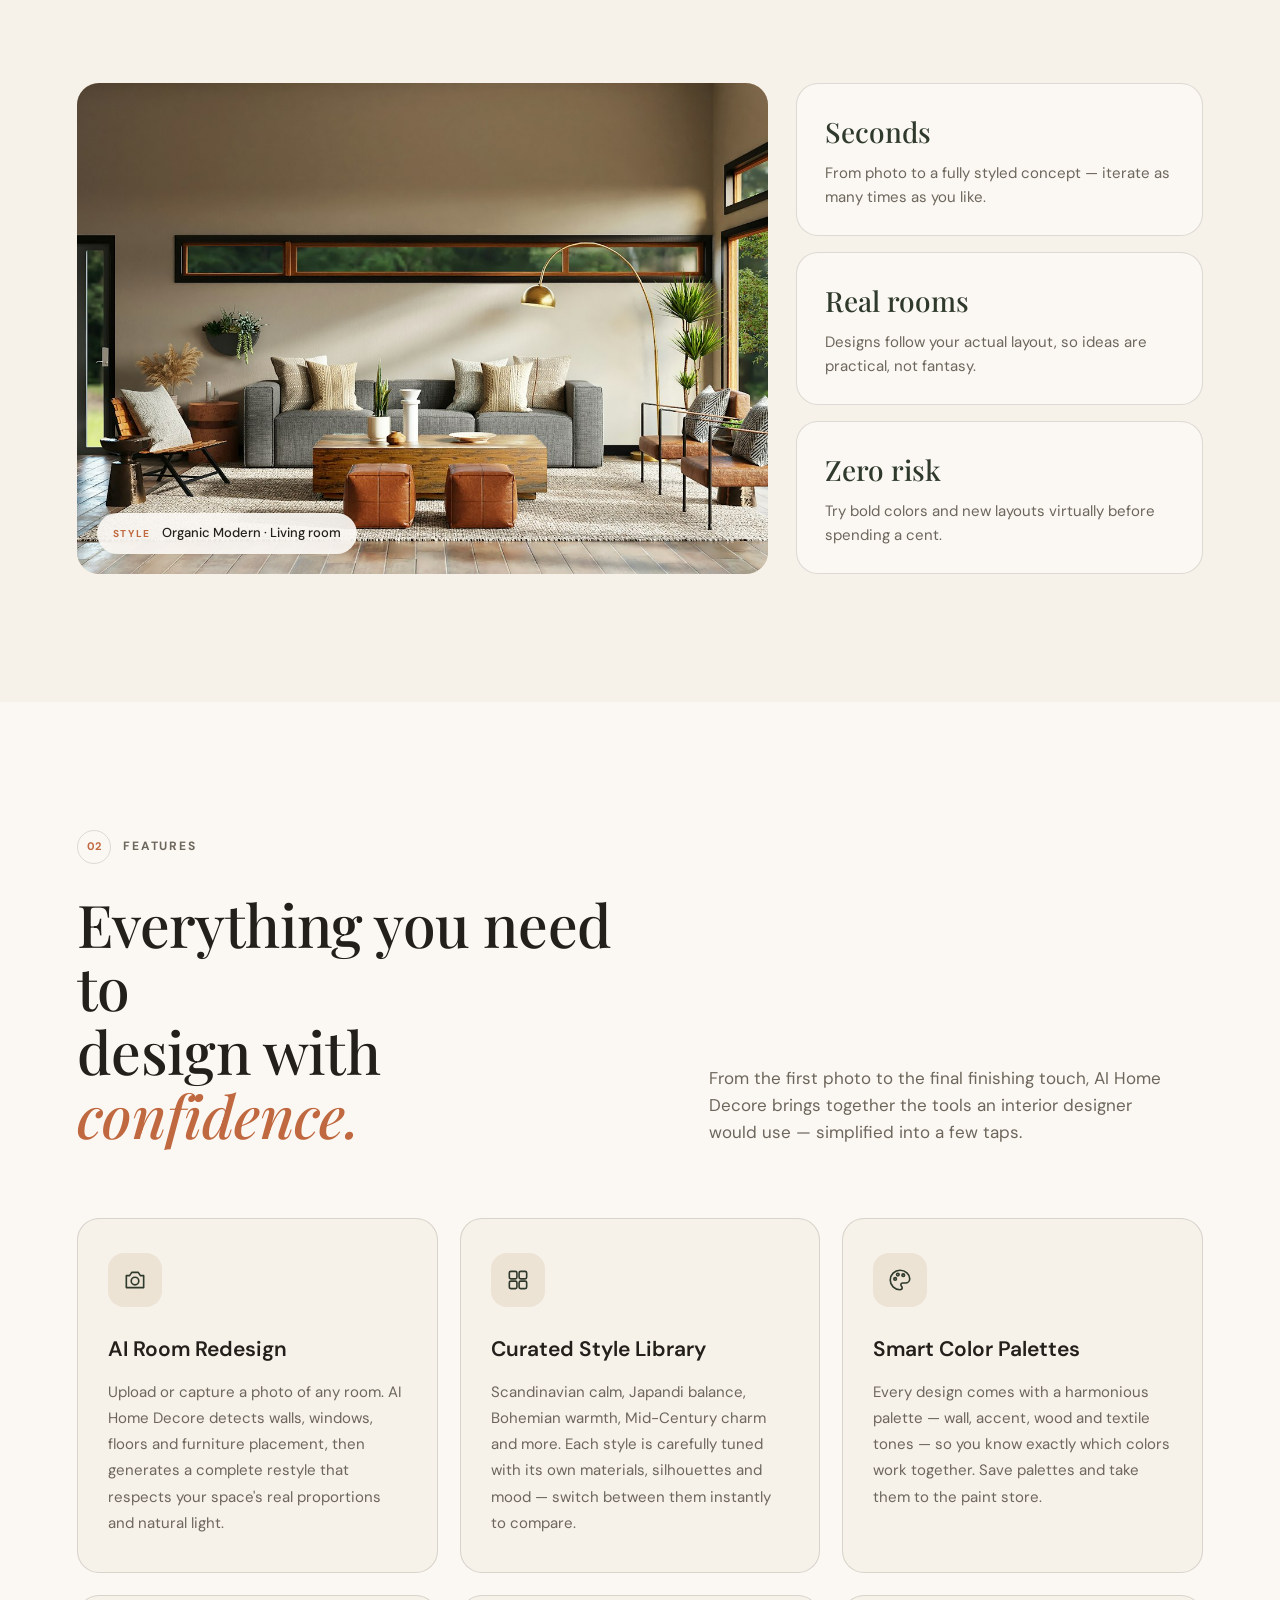
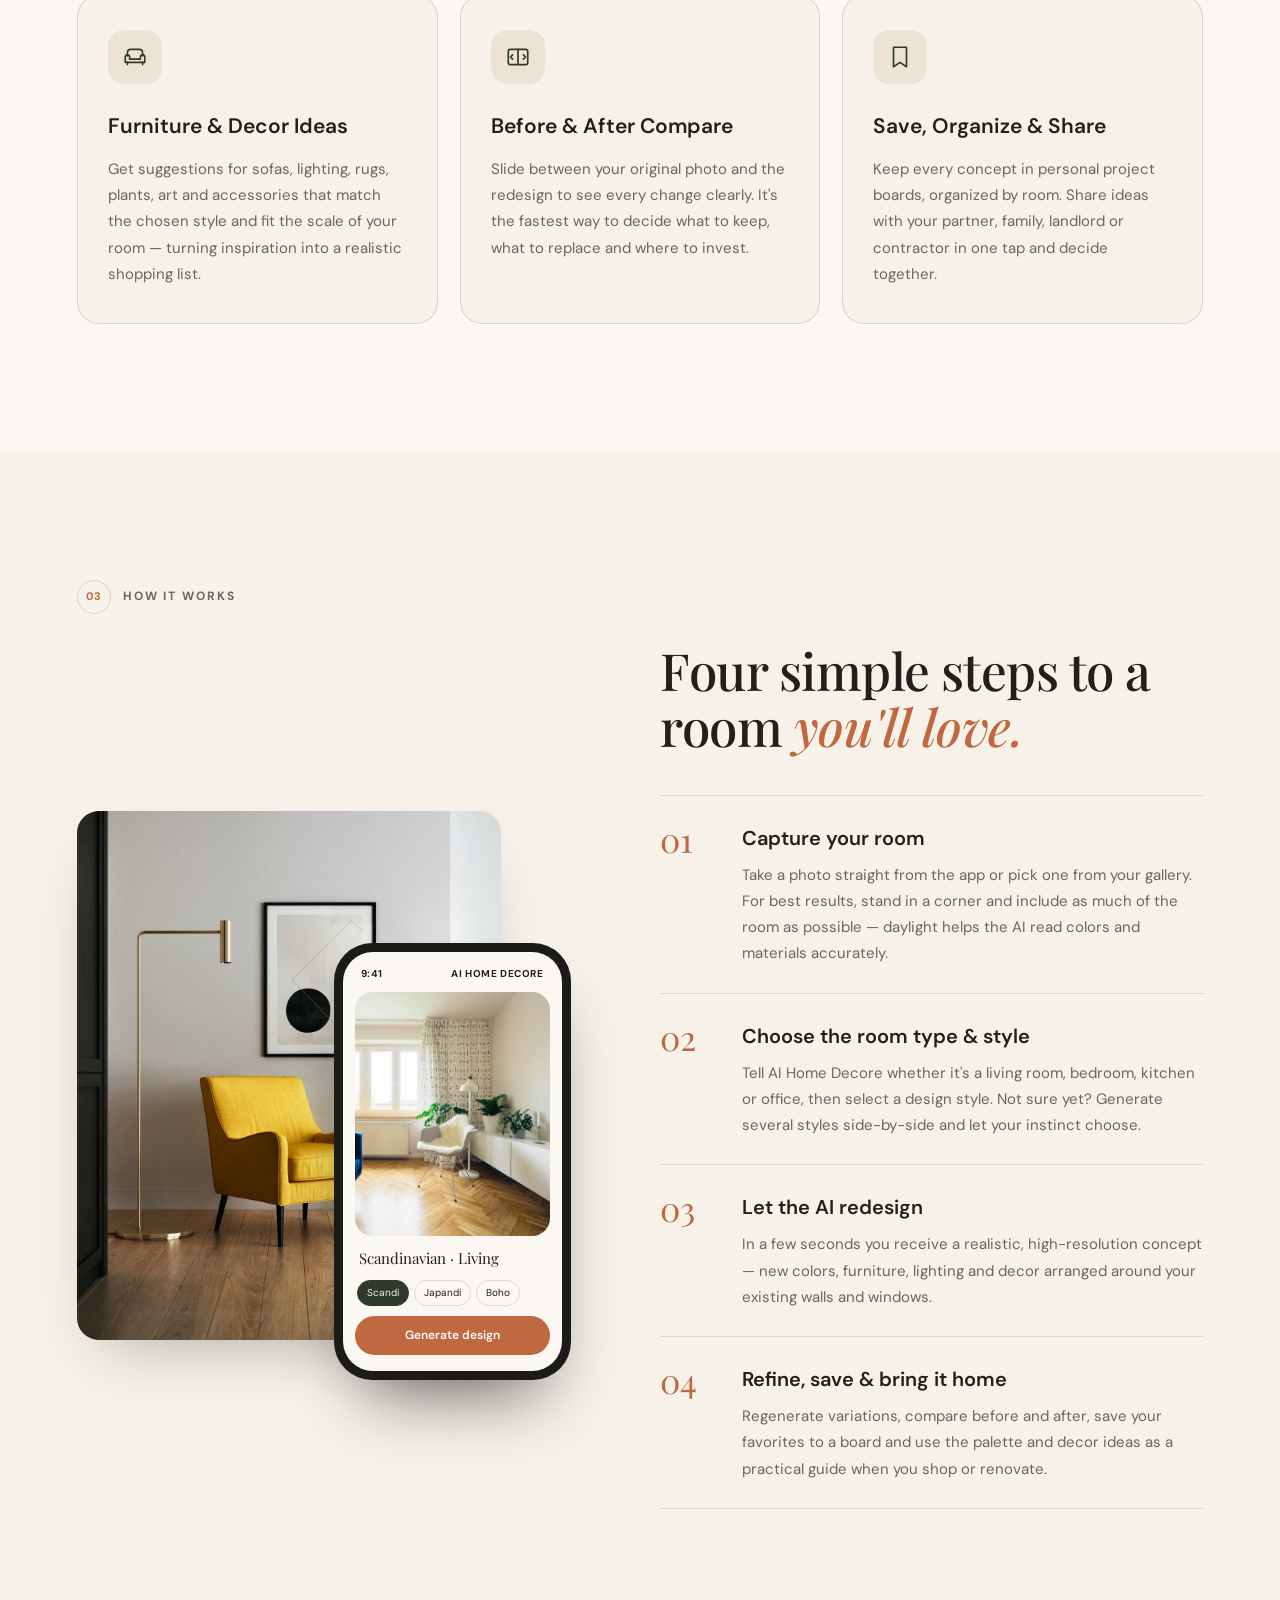
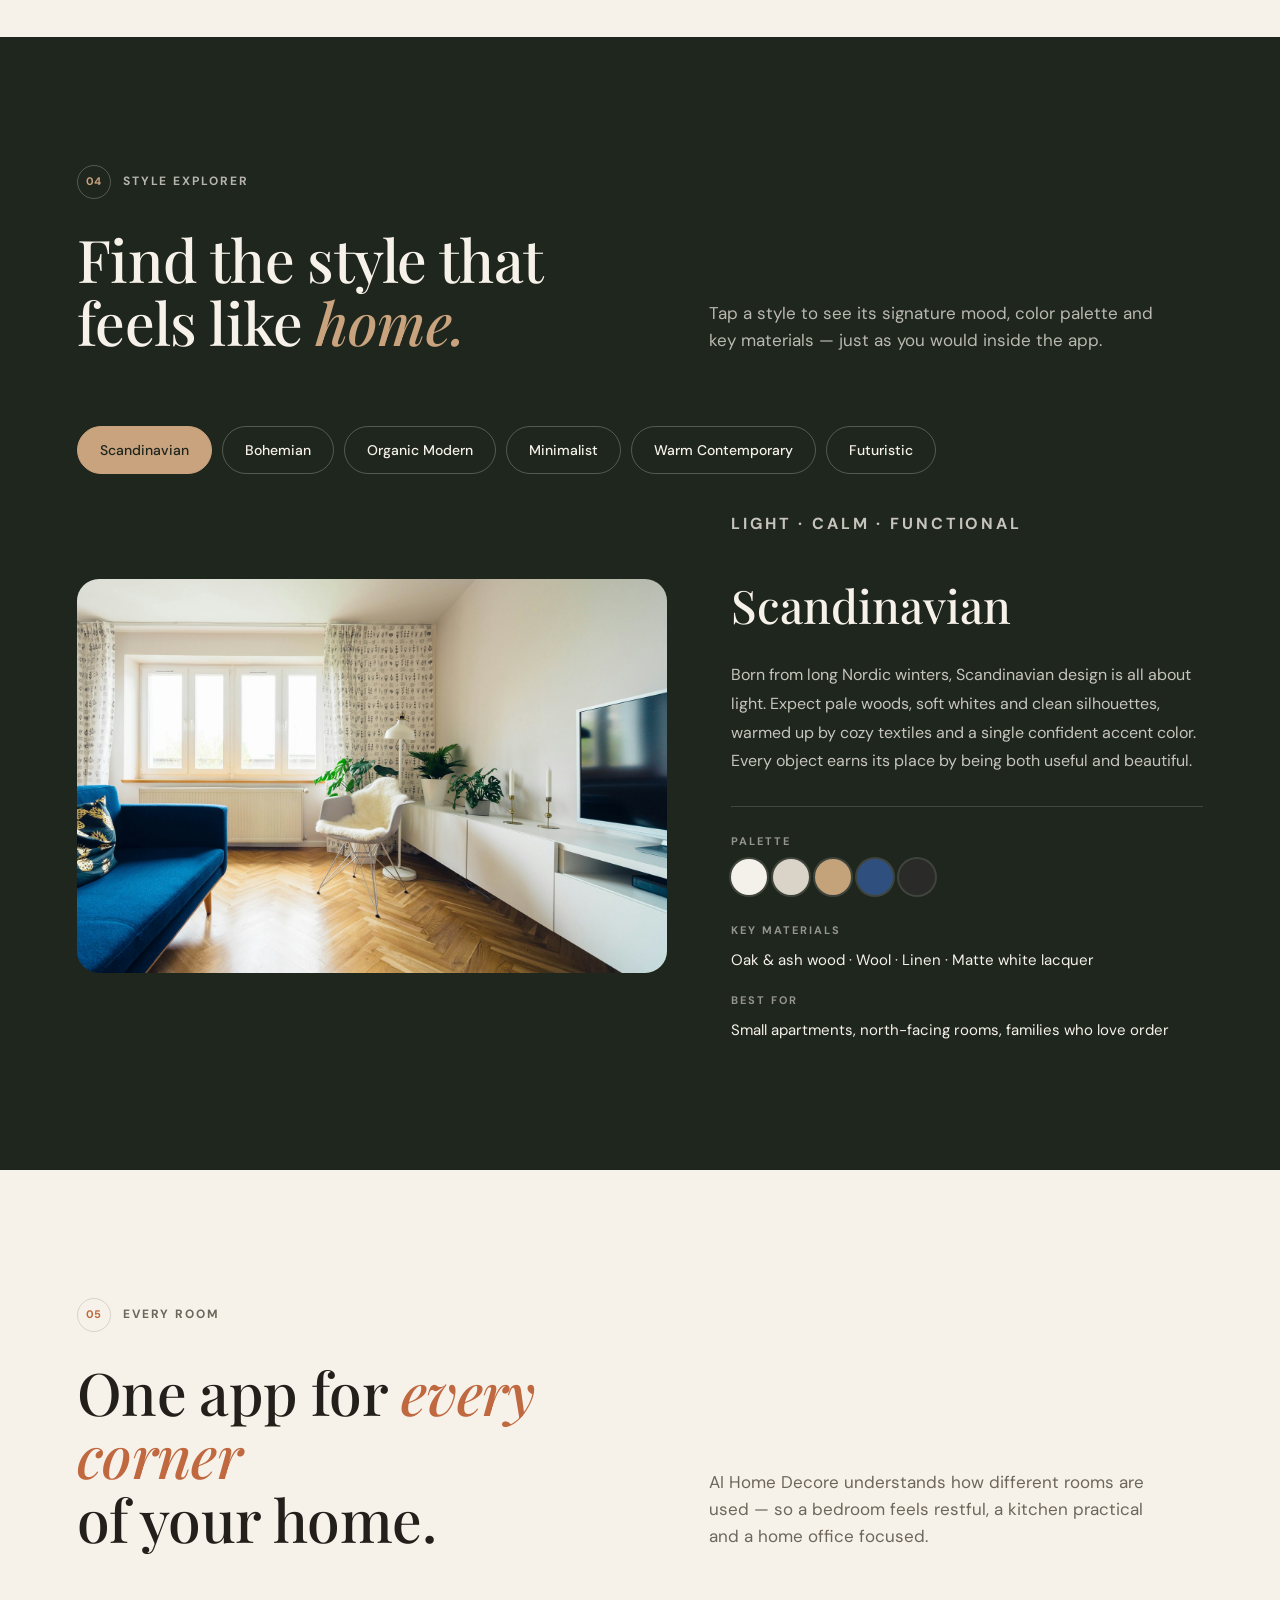
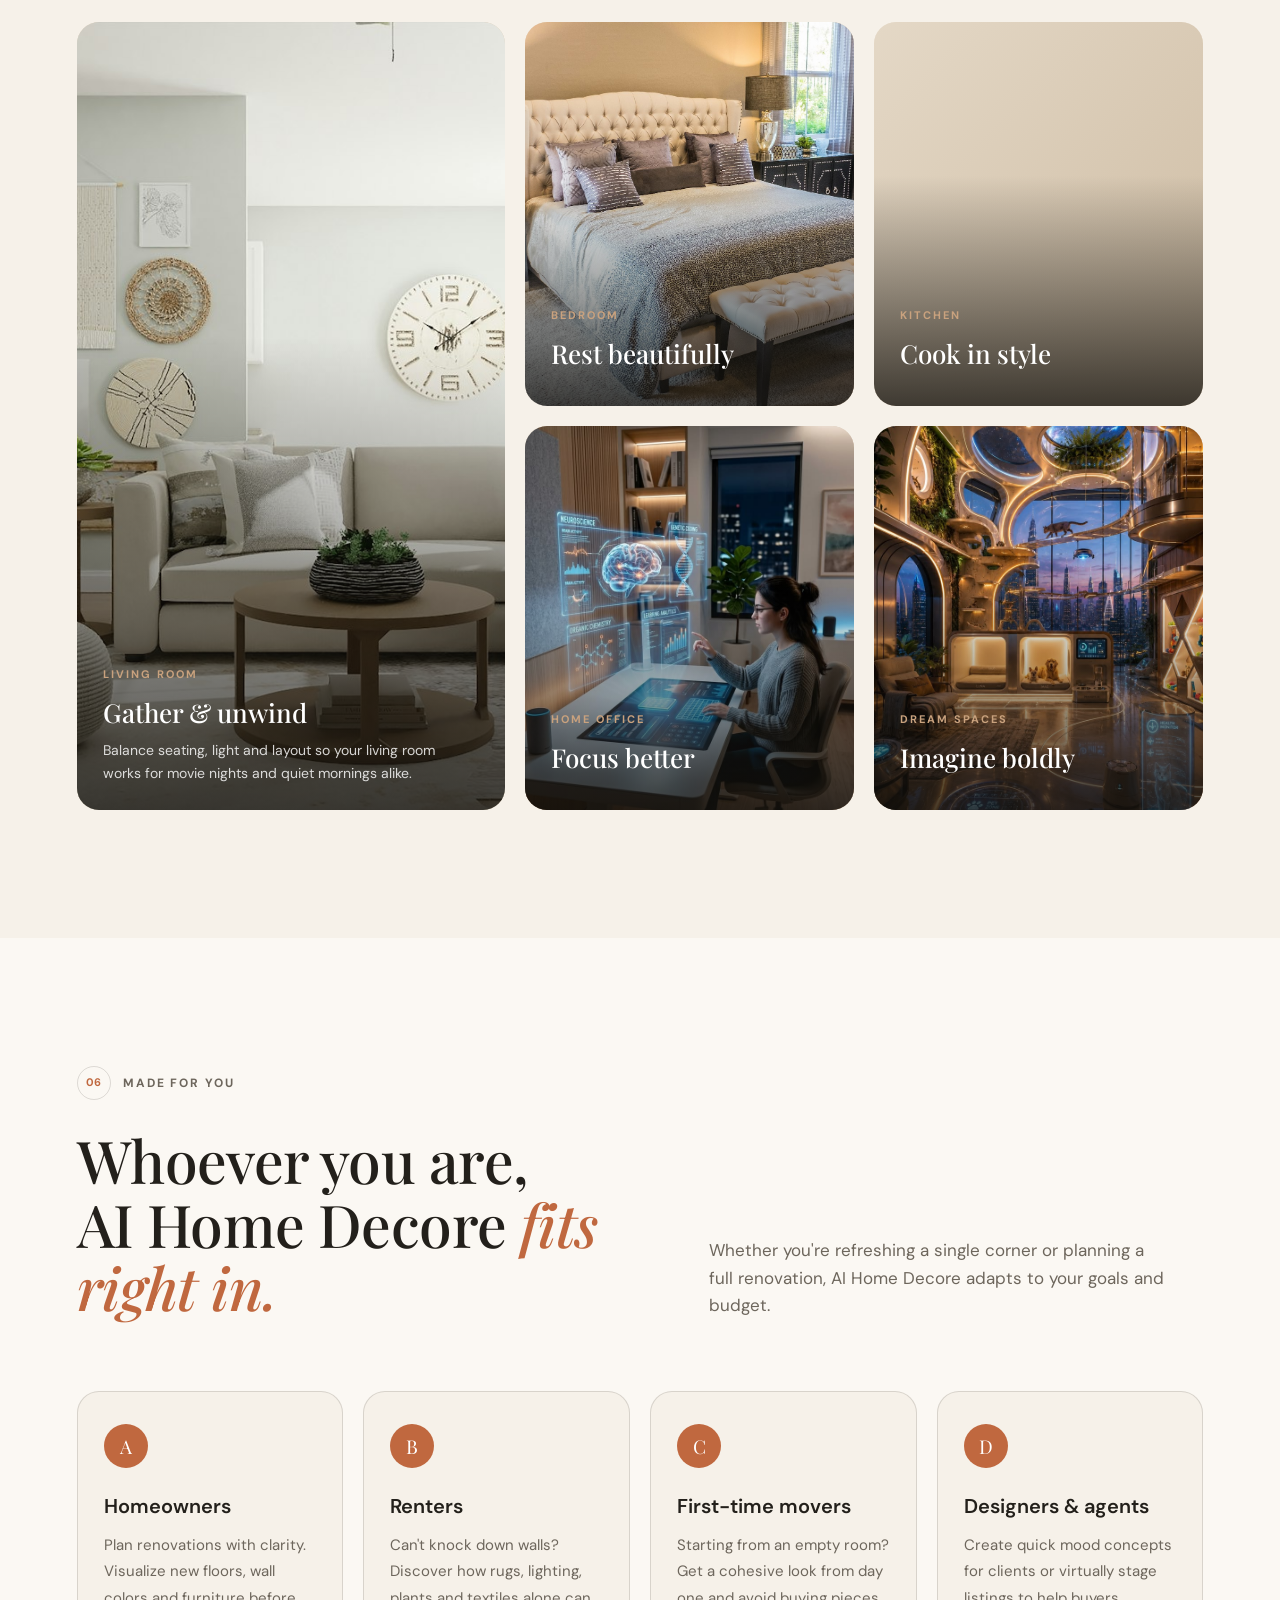
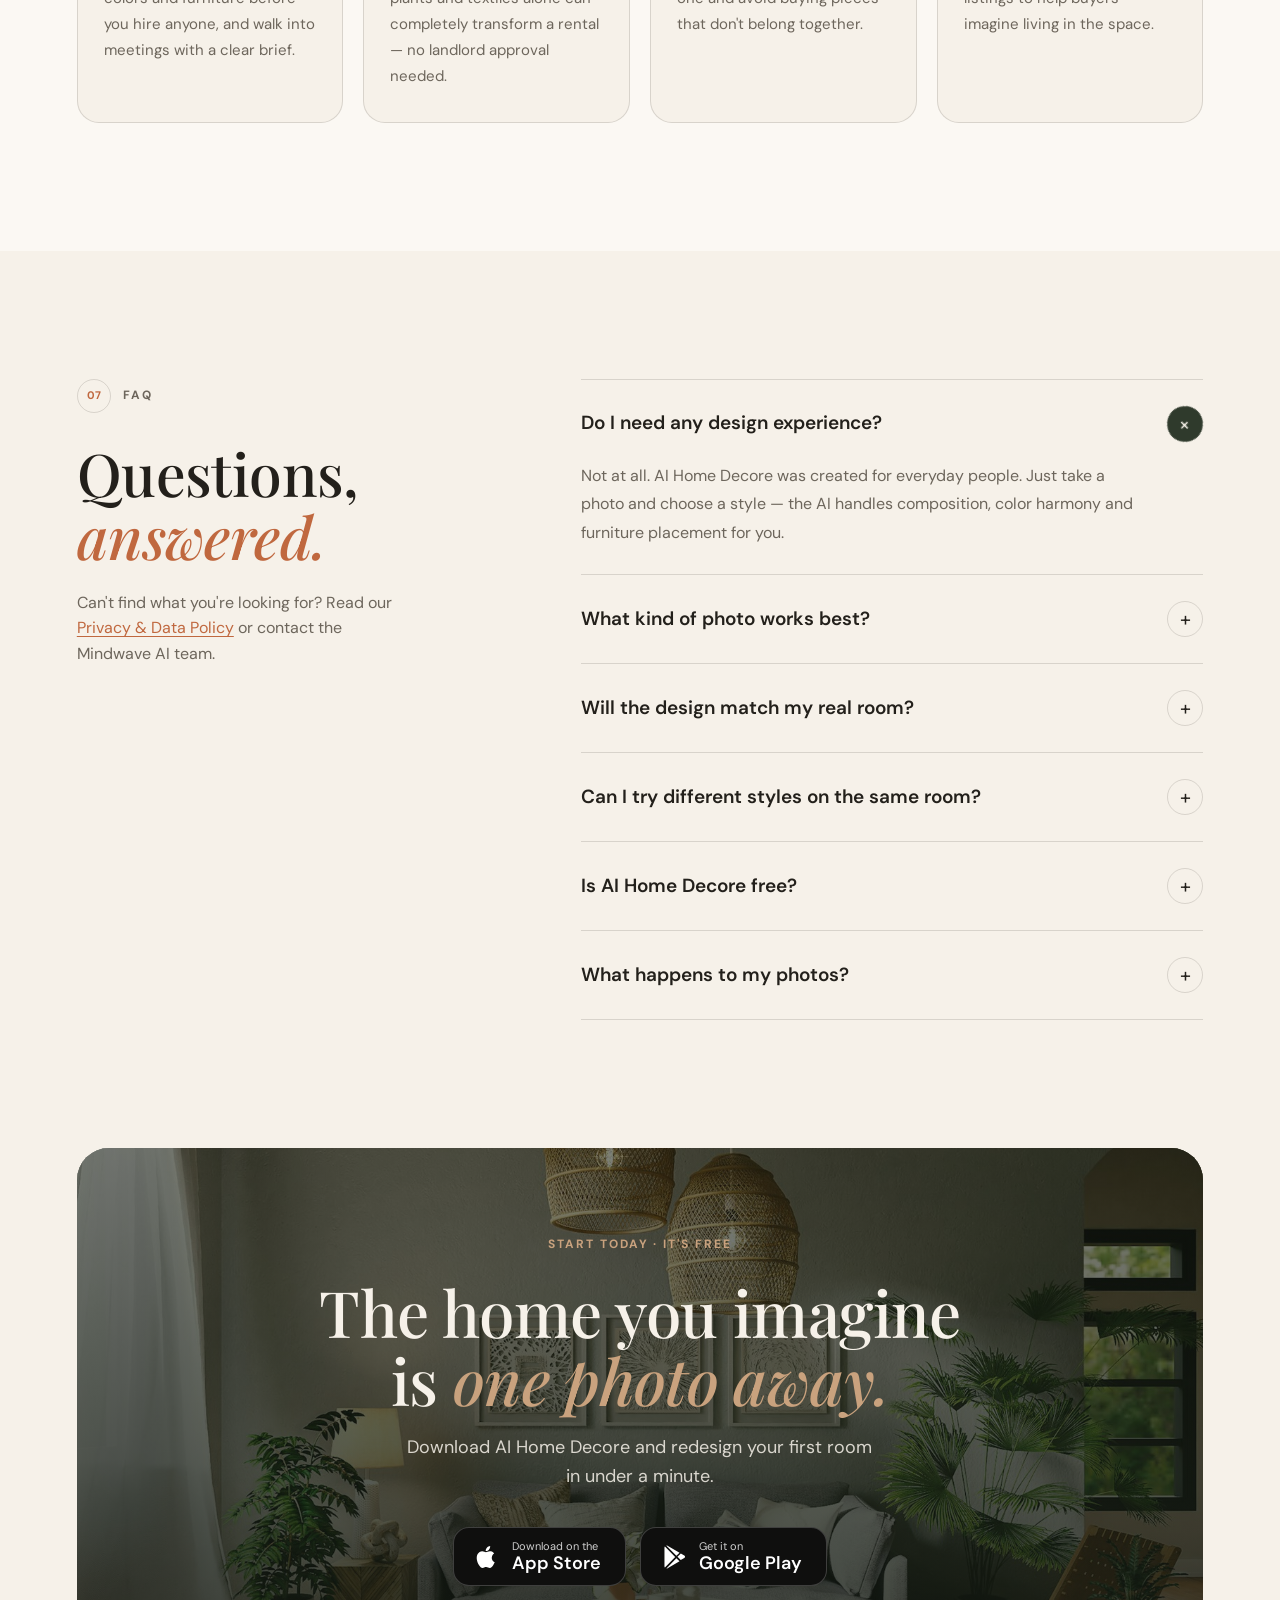
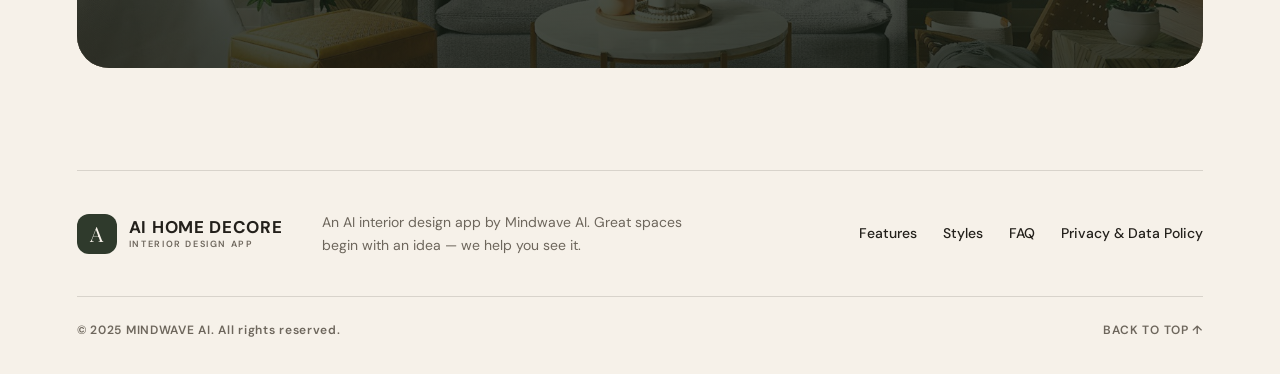
==== commit 10294b8e: "Redesign landing page for AI Home Decore app Replace the NESTA showcase with a full AI Home Decore p" ====
--- a/index.html
+++ b/index.html
@@ -3,211 +3,379 @@
   <head>
     <meta charset="utf-8">
     <meta name="viewport" content="width=device-width, initial-scale=1">
-    <meta name="theme-color" content="#f4f2e9">
-    <meta name="description" content="NESTA is your AI interior architect. Turn a few words into a room that feels unmistakably yours.">
-    <title>NESTA AI — Your AI Interior Architect</title>
+    <meta name="theme-color" content="#f6f1e9">
+    <meta name="description" content="AI Home Decore is an AI interior design app. Snap a photo of any room, pick a style, and get a beautifully redesigned space with matching colors, furniture ideas, and decor tips in seconds.">
+    <meta property="og:title" content="AI Home Decore — AI Interior Design App">
+    <meta property="og:description" content="Redesign any room in seconds. Snap, style, and live in the home you imagine.">
+    <meta property="og:image" content="assest/decor/living-sunlit.jpg">
+    <title>Home Decor — AI Interior Design App</title>
     <link rel="preconnect" href="https://fonts.googleapis.com">
     <link rel="preconnect" href="https://fonts.gstatic.com" crossorigin>
-    <link href="https://fonts.googleapis.com/css2?family=DM+Sans:wght@400;500;600;700&family=Playfair+Display:wght@500;600;700&display=swap" rel="stylesheet">
-    <link rel="stylesheet" href="styles.css">
+    <link href="https://fonts.googleapis.com/css2?family=DM+Sans:ital,wght@0,400;0,500;0,600;0,700;1,400&family=Playfair+Display:ital,wght@0,500;0,600;1,500&display=swap" rel="stylesheet">
+    <link rel="preload" as="image" href="assest/decor/living-sunlit.jpg">
+    <link rel="stylesheet" href="home.css">
     <script src="script.js" defer></script>
   </head>
   <body>
-    <header class="site-header">
-      <a class="wordmark" href="#home" aria-label="NESTA AI home">
-        <span class="wordmark-name">NESTA<span class="wordmark-dot">.</span></span>
-        <span class="wordmark-caption">AI INTERIOR STUDIO</span>
+    <header class="site-header" id="top">
+      <a class="brand" href="#home" aria-label="AI Home Decore home">
+        <span class="brand-mark" aria-hidden="true">A</span>
+        <span class="brand-text">AI HOME DECORE<span class="brand-dot">.</span><small>INTERIOR DESIGN APP</small></span>
       </a>
       <button class="menu-toggle" type="button" aria-label="Open menu" aria-expanded="false" aria-controls="main-nav">
         <span></span><span></span>
       </button>
       <nav class="main-nav" id="main-nav" aria-label="Main navigation">
+        <a href="#features">Features</a>
         <a href="#how-it-works">How it works</a>
-        <a href="#inspiration">Spaces</a>
-        <a href="#try-it">Try the studio</a>
-        <a href="#apps">Mindwave AI Store</a>
-        <a class="nav-cta" href="#try-it">Start creating <span aria-hidden="true">↗</span></a>
+        <a href="#styles">Styles</a>
+        <a href="#rooms">Rooms</a>
+        <a href="#faq">FAQ</a>
+        <a class="nav-cta" href="#download">Get the app</a>
       </nav>
     </header>
 
     <main>
+      <!-- HERO -->
       <section class="hero" id="home" aria-labelledby="hero-title">
-        <img class="hero-image" src="assest/image_1.png" alt="A warm futuristic home interior overlooking the city at night">
-        <div class="hero-shade"></div>
-        <div class="hero-content">
-          <p class="eyebrow hero-eyebrow"><span class="live-dot"></span> YOUR AI INTERIOR ARCHITECT · MADE FOR IMAGINATION</p>
-          <h1 id="hero-title">One room.<br>Endless <em>possibility.</em></h1>
-          <p class="hero-description">From a few words to a space that feels unmistakably yours. Dream up the home you can't wait to come back to.</p>
-          <a class="button button-lime" href="#try-it">Explore an idea <span aria-hidden="true">↗</span></a>
-        </div>
-        <div class="hero-caption"><span>01 / 04</span><span>FUTURE LIVING · DESIGN CONCEPT</span></div>
-        <a class="scroll-cue" href="#introduction" aria-label="Scroll down"><span></span></a>
-        <div class="hero-stamp" aria-hidden="true"><span>DESIGNED WITH</span><strong>AI</strong><span>MADE FOR YOU</span></div>
-      </section>
-
-      <section class="intro section-pad" id="introduction">
-        <div class="section-index"><span>01</span><span class="index-line"></span><span>IDEAS, TAKING SHAPE</span></div>
+        <div class="hero-copy">
+          <p class="eyebrow"><span class="pulse"></span> AI INTERIOR DESIGN · IN YOUR POCKET</p>
+          <h1 id="hero-title">Redesign any room<br>in <em>seconds</em>, not weeks.</h1>
+          <p class="lead">AI Home Decore turns a single photo of your space into a beautifully styled interior. Choose from curated design styles, explore color palettes that work together, and discover furniture and decor ideas tailored to the room you already have — no design degree, no guesswork, no expensive mistakes.</p>
+          <div class="hero-actions">
+            <a class="btn btn-primary" href="#download">Download free <span aria-hidden="true">→</span></a>
+            <a class="btn btn-ghost" href="#how-it-works">See how it works</a>
+          </div>
+          <ul class="hero-points">
+            <li><strong>Snap</strong><span>Any room, any light</span></li>
+            <li><strong>Style</strong><span>Curated looks</span></li>
+            <li><strong>Live</strong><span>Ideas you can buy</span></li>
+          </ul>
+        </div>
+
+        <div class="hero-visual">
+          <figure class="frame hero-main ratio-4-5">
+            <img src="assest/decor/living-sunlit.jpg" width="1600" height="1200" alt="Bright living room with leather sofa, white lounge chairs, gallery wall and indoor plants" fetchpriority="high">
+          </figure>
+          <figure class="frame hero-side ratio-1-1">
+            <img src="assest/decor/living-rattan.jpg" width="1600" height="1600" alt="Sage green living room with rattan pendant lights and woven decor" loading="lazy" decoding="async">
+          </figure>
+          <div class="float-card card-style" aria-hidden="true">
+            <span class="card-kicker">AI STYLED</span>
+            <strong>Warm Contemporary</strong>
+            <span class="swatches"><i style="--c:#efe6d8"></i><i style="--c:#c9a27e"></i><i style="--c:#8a5a3b"></i><i style="--c:#4d5a45"></i><i style="--c:#2b2a27"></i></span>
+          </div>
+          <div class="float-card card-time" aria-hidden="true">
+            <span class="ring"><span>✓</span></span>
+            <span><strong>Design ready</strong><small>Rendered in a few seconds</small></span>
+          </div>
+        </div>
+      </section>
+
+      <!-- STYLE MARQUEE -->
+      <div class="marquee" aria-hidden="true">
+        <div class="marquee-track">
+          <span>Scandinavian</span><i>✦</i><span>Japandi</span><i>✦</i><span>Bohemian</span><i>✦</i><span>Mid-Century Modern</span><i>✦</i><span>Minimalist</span><i>✦</i><span>Warm Contemporary</span><i>✦</i><span>Coastal</span><i>✦</i><span>Industrial</span><i>✦</i><span>Futuristic</span><i>✦</i>
+          <span>Scandinavian</span><i>✦</i><span>Japandi</span><i>✦</i><span>Bohemian</span><i>✦</i><span>Mid-Century Modern</span><i>✦</i><span>Minimalist</span><i>✦</i><span>Warm Contemporary</span><i>✦</i><span>Coastal</span><i>✦</i><span>Industrial</span><i>✦</i><span>Futuristic</span><i>✦</i>
+        </div>
+      </div>
+
+      <!-- INTRO -->
+      <section class="intro section" aria-labelledby="intro-title">
+        <div class="section-tag"><span>01</span> Why AI Home Decore</div>
         <div class="intro-grid">
-          <h2>No need to<br>draw. Just <em>dream.</em></h2>
-          <div class="intro-copy">
-            <p>NESTA is an AI interior architect ready to explore ideas with you. Describe what you imagine, choose a style, and watch your room take shape.</p>
-            <a class="text-link" href="#how-it-works">See how NESTA works <span aria-hidden="true">↗</span></a>
-          </div>
-        </div>
-        <div class="feature-strip" id="how-it-works">
-          <article class="feature">
-            <span class="feature-number">01</span>
-            <h3>Describe what you imagine</h3>
-            <p>A sunlit kitchen or a quiet reading nook? Put your idea into your own words.</p>
-          </article>
-          <article class="feature">
-            <span class="feature-number">02</span>
-            <h3>Find your style</h3>
-            <p>Explore palettes, materials, and moods that fit the way you live.</p>
-          </article>
-          <article class="feature">
-            <span class="feature-number">03</span>
-            <h3>See your idea take shape</h3>
-            <p>AI turns your description into a visual concept you can refine and explore.</p>
-          </article>
-        </div>
-      </section>
-
-      <section class="inspiration section-pad" id="inspiration">
-        <div class="section-index"><span>02</span><span class="index-line"></span><span>A WORLD OF IDEAS</span></div>
-        <div class="section-heading">
-          <h2>Home is where<br>you <em>experiment.</em></h2>
-          <p>Every space starts with a different idea. Here's a glimpse into the world of NESTA.</p>
-        </div>
-        <div class="gallery-grid">
-          <a class="gallery-item gallery-kitchen" href="#try-it" data-gallery-room="kitchen">
-            <img src="assest/image-2.png" alt="Smart kitchen with a lush indoor garden and robotic assistant">
-            <span class="gallery-overlay"></span>
-            <span class="gallery-index">01 — THE KITCHEN</span>
-            <span class="gallery-title">A greener,<br>smarter kitchen.</span>
-            <span class="gallery-arrow" aria-hidden="true">↗</span>
-          </a>
-          <a class="gallery-item gallery-studio" href="#try-it" data-gallery-room="studio">
-            <img src="assest/image.png" alt="Creative home office with an interactive work surface">
-            <span class="gallery-overlay"></span>
-            <span class="gallery-index">02 — THE STUDIO</span>
-            <span class="gallery-title">A little space.<br>A big idea.</span>
-            <span class="gallery-arrow" aria-hidden="true">↗</span>
-          </a>
-          <a class="gallery-item gallery-living" href="#try-it" data-gallery-room="living">
-            <img src="assest/image_1.png" alt="Futuristic family living room designed to welcome pets">
-            <span class="gallery-overlay"></span>
-            <span class="gallery-index">03 — YOUR HOME</span>
-            <span class="gallery-title">Room for<br>everyone.</span>
-            <span class="gallery-arrow" aria-hidden="true">↗</span>
-          </a>
-        </div>
-      </section>
-
-      <section class="try-section section-pad" id="try-it">
-        <div class="section-index section-index-light"><span>03</span><span class="index-line"></span><span>TRY A DESIGN IDEA</span></div>
-        <div class="try-heading">
-          <h2>What kind of<br>space are you <em>dreaming of?</em></h2>
-          <p>Choose a room and a style to explore a sample concept.</p>
-        </div>
-        <div class="studio-demo">
-          <div class="demo-preview">
-            <img id="preview-image" src="assest/image-2.png" alt="Smart kitchen design concept">
-            <div class="preview-topline"><span><span class="live-dot"></span> SAMPLE CONCEPT</span><span id="preview-count">01 / 03</span></div>
-            <div class="preview-label"><span id="preview-room">THE KITCHEN</span><span class="preview-divider"></span><span id="preview-style">FUTURISTIC</span></div>
-          </div>
-          <div class="demo-controls">
-            <div class="control-group">
-              <p class="control-label">01 / CHOOSE A SPACE</p>
-              <div class="choice-list" role="group" aria-label="Choose a space">
-                <button class="choice-button is-selected" type="button" data-room="kitchen" aria-pressed="true">Kitchen <span>↗</span></button>
-                <button class="choice-button" type="button" data-room="studio" aria-pressed="false">Home studio <span>↗</span></button>
-                <button class="choice-button" type="button" data-room="living" aria-pressed="false">Home &amp; pets <span>↗</span></button>
+          <h2 id="intro-title">Your home already has potential. <em>We help you see it.</em></h2>
+          <div class="intro-text">
+            <p>Most of us know a room doesn't feel right — but not exactly why, or what to change. Paint swatches, scattered Pinterest boards and showroom visits rarely add up to a clear plan, and buying the wrong sofa is an expensive way to find out.</p>
+            <p>AI Home Decore closes that gap. Our AI studies the architecture of your real room — walls, windows, floor and light — and reimagines it in the style you love, while keeping the space recognisably <em>yours</em>. You see the result before you move a single piece of furniture.</p>
+          </div>
+        </div>
+        <div class="intro-showcase">
+          <figure class="frame ratio-16-9 intro-wide">
+            <img src="assest/decor/living-wide.jpg" width="1600" height="844" alt="Spacious living room with grey sofa, leather ottomans, wooden coffee table and floor-to-ceiling windows" loading="lazy" decoding="async">
+            <figcaption><span>STYLE</span> Organic Modern · Living room</figcaption>
+          </figure>
+          <div class="intro-stats">
+            <div><strong>Seconds</strong><span>From photo to a fully styled concept — iterate as many times as you like.</span></div>
+            <div><strong>Real rooms</strong><span>Designs follow your actual layout, so ideas are practical, not fantasy.</span></div>
+            <div><strong>Zero risk</strong><span>Try bold colors and new layouts virtually before spending a cent.</span></div>
+          </div>
+        </div>
+      </section>
+
+      <!-- FEATURES -->
+      <section class="features section section-soft" id="features" aria-labelledby="features-title">
+        <div class="section-tag"><span>02</span> Features</div>
+        <div class="section-head">
+          <h2 id="features-title">Everything you need to<br>design with <em>confidence.</em></h2>
+          <p>From the first photo to the final finishing touch, AI Home Decore brings together the tools an interior designer would use — simplified into a few taps.</p>
+        </div>
+        <div class="feature-grid">
+          <article class="feature-card">
+            <span class="feature-icon" aria-hidden="true">
+              <svg viewBox="0 0 24 24"><path d="M4 8h3l2-3h6l2 3h3v11H4z"/><circle cx="12" cy="13" r="3.5"/></svg>
+            </span>
+            <h3>AI Room Redesign</h3>
+            <p>Upload or capture a photo of any room. AI Home Decore detects walls, windows, floors and furniture placement, then generates a complete restyle that respects your space's real proportions and natural light.</p>
+          </article>
+          <article class="feature-card">
+            <span class="feature-icon" aria-hidden="true">
+              <svg viewBox="0 0 24 24"><rect x="4" y="4" width="7" height="7" rx="1.5"/><rect x="13" y="4" width="7" height="7" rx="1.5"/><rect x="4" y="13" width="7" height="7" rx="1.5"/><rect x="13" y="13" width="7" height="7" rx="1.5"/></svg>
+            </span>
+            <h3>Curated Style Library</h3>
+            <p>Scandinavian calm, Japandi balance, Bohemian warmth, Mid-Century charm and more. Each style is carefully tuned with its own materials, silhouettes and mood — switch between them instantly to compare.</p>
+          </article>
+          <article class="feature-card">
+            <span class="feature-icon" aria-hidden="true">
+              <svg viewBox="0 0 24 24"><path d="M12 3a9 9 0 1 0 0 18c1.2 0 2-.8 2-1.8 0-1.4-1.2-1.6-1.2-2.8 0-1 .8-1.6 1.8-1.6H17a4 4 0 0 0 4-4C21 6.6 17 3 12 3z"/><circle cx="7.5" cy="11" r="1.2"/><circle cx="10" cy="7" r="1.2"/><circle cx="15" cy="7.5" r="1.2"/></svg>
+            </span>
+            <h3>Smart Color Palettes</h3>
+            <p>Every design comes with a harmonious palette — wall, accent, wood and textile tones — so you know exactly which colors work together. Save palettes and take them to the paint store.</p>
+          </article>
+          <article class="feature-card">
+            <span class="feature-icon" aria-hidden="true">
+              <svg viewBox="0 0 24 24"><path d="M5 11V8a3 3 0 0 1 3-3h8a3 3 0 0 1 3 3v3"/><path d="M3 12a2 2 0 0 1 4 0v2h10v-2a2 2 0 0 1 4 0v5H3z"/><path d="M5 17v2M19 17v2"/></svg>
+            </span>
+            <h3>Furniture &amp; Decor Ideas</h3>
+            <p>Get suggestions for sofas, lighting, rugs, plants, art and accessories that match the chosen style and fit the scale of your room — turning inspiration into a realistic shopping list.</p>
+          </article>
+          <article class="feature-card">
+            <span class="feature-icon" aria-hidden="true">
+              <svg viewBox="0 0 24 24"><rect x="3" y="5" width="18" height="14" rx="2"/><path d="M12 5v14"/><path d="M7 10l-2 2 2 2M17 10l2 2-2 2"/></svg>
+            </span>
+            <h3>Before &amp; After Compare</h3>
+            <p>Slide between your original photo and the redesign to see every change clearly. It's the fastest way to decide what to keep, what to replace and where to invest.</p>
+          </article>
+          <article class="feature-card">
+            <span class="feature-icon" aria-hidden="true">
+              <svg viewBox="0 0 24 24"><path d="M6 3h12v18l-6-4-6 4z"/></svg>
+            </span>
+            <h3>Save, Organize &amp; Share</h3>
+            <p>Keep every concept in personal project boards, organized by room. Share ideas with your partner, family, landlord or contractor in one tap and decide together.</p>
+          </article>
+        </div>
+      </section>
+
+      <!-- HOW IT WORKS -->
+      <section class="how section" id="how-it-works" aria-labelledby="how-title">
+        <div class="section-tag"><span>03</span> How it works</div>
+        <div class="how-grid">
+          <div class="how-visual">
+            <figure class="frame ratio-4-5">
+              <img src="assest/decor/accent-chair.jpg" width="1600" height="1412" alt="Minimal living room corner with yellow accent chair, brass floor lamp and framed art" loading="lazy" decoding="async">
+            </figure>
+            <div class="phone" aria-hidden="true">
+              <div class="phone-screen">
+                <div class="phone-bar"><span>9:41</span><span>AI HOME DECORE</span></div>
+                <div class="phone-img"><img src="assest/decor/living-scandi.jpg" width="1600" height="1068" alt="" loading="lazy" decoding="async"></div>
+                <p class="phone-label">Scandinavian · Living</p>
+                <div class="phone-chips"><span class="on">Scandi</span><span>Japandi</span><span>Boho</span></div>
+                <span class="phone-btn">Generate design</span>
               </div>
             </div>
-            <div class="control-group style-group">
-              <p class="control-label">02 / CHOOSE A STYLE</p>
-              <div class="style-list" role="group" aria-label="Choose a style">
-                <button class="style-button is-selected" type="button" data-style="Futuristic" aria-pressed="true">Futuristic</button>
-                <button class="style-button" type="button" data-style="Minimal" aria-pressed="false">Minimal</button>
-                <button class="style-button" type="button" data-style="Lush greenery" aria-pressed="false">Lush greenery</button>
+          </div>
+          <div class="how-steps">
+            <h2 id="how-title">Four simple steps to a room <em>you'll love.</em></h2>
+            <ol class="steps">
+              <li>
+                <span class="step-num">01</span>
+                <div>
+                  <h3>Capture your room</h3>
+                  <p>Take a photo straight from the app or pick one from your gallery. For best results, stand in a corner and include as much of the room as possible — daylight helps the AI read colors and materials accurately.</p>
+                </div>
+              </li>
+              <li>
+                <span class="step-num">02</span>
+                <div>
+                  <h3>Choose the room type &amp; style</h3>
+                  <p>Tell AI Home Decore whether it's a living room, bedroom, kitchen or office, then select a design style. Not sure yet? Generate several styles side-by-side and let your instinct choose.</p>
+                </div>
+              </li>
+              <li>
+                <span class="step-num">03</span>
+                <div>
+                  <h3>Let the AI redesign</h3>
+                  <p>In a few seconds you receive a realistic, high-resolution concept — new colors, furniture, lighting and decor arranged around your existing walls and windows.</p>
+                </div>
+              </li>
+              <li>
+                <span class="step-num">04</span>
+                <div>
+                  <h3>Refine, save &amp; bring it home</h3>
+                  <p>Regenerate variations, compare before and after, save your favorites to a board and use the palette and decor ideas as a practical guide when you shop or renovate.</p>
+                </div>
+              </li>
+            </ol>
+          </div>
+        </div>
+      </section>
+
+      <!-- STYLE EXPLORER -->
+      <section class="styles section section-dark" id="styles" aria-labelledby="styles-title">
+        <div class="section-tag tag-light"><span>04</span> Style explorer</div>
+        <div class="section-head head-light">
+          <h2 id="styles-title">Find the style that<br>feels like <em>home.</em></h2>
+          <p>Tap a style to see its signature mood, color palette and key materials — just as you would inside the app.</p>
+        </div>
+        <div class="style-explorer">
+          <div class="style-tabs" role="tablist" aria-label="Design styles">
+            <button type="button" role="tab" class="style-tab is-active" aria-selected="true" data-style="scandi">Scandinavian</button>
+            <button type="button" role="tab" class="style-tab" aria-selected="false" data-style="boho">Bohemian</button>
+            <button type="button" role="tab" class="style-tab" aria-selected="false" data-style="organic">Organic Modern</button>
+            <button type="button" role="tab" class="style-tab" aria-selected="false" data-style="minimal">Minimalist</button>
+            <button type="button" role="tab" class="style-tab" aria-selected="false" data-style="warm">Warm Contemporary</button>
+            <button type="button" role="tab" class="style-tab" aria-selected="false" data-style="future">Futuristic</button>
+          </div>
+          <div class="style-panel" role="tabpanel" aria-live="polite">
+            <figure class="frame ratio-3-2 style-image">
+              <img id="style-image" src="assest/decor/living-scandi.jpg" width="1600" height="1068" alt="Scandinavian living room with blue sofa, white storage and herringbone wood floor" loading="lazy" decoding="async">
+            </figure>
+            <div class="style-info">
+              <p class="style-kicker" id="style-kicker">LIGHT · CALM · FUNCTIONAL</p>
+              <h3 id="style-name">Scandinavian</h3>
+              <p id="style-desc">Born from long Nordic winters, Scandinavian design is all about light. Expect pale woods, soft whites and clean silhouettes, warmed up by cozy textiles and a single confident accent color. Every object earns its place by being both useful and beautiful.</p>
+              <div class="style-meta">
+                <div>
+                  <span class="meta-label">PALETTE</span>
+                  <span class="swatches big" id="style-palette"><i style="--c:#f4f1ea"></i><i style="--c:#d9d4c7"></i><i style="--c:#c4a27a"></i><i style="--c:#2f4f7f"></i><i style="--c:#2a2a28"></i></span>
+                </div>
+                <div>
+                  <span class="meta-label">KEY MATERIALS</span>
+                  <p id="style-materials">Oak &amp; ash wood · Wool · Linen · Matte white lacquer</p>
+                </div>
+                <div>
+                  <span class="meta-label">BEST FOR</span>
+                  <p id="style-best">Small apartments, north-facing rooms, families who love order</p>
+                </div>
               </div>
             </div>
-            <button class="button button-lime generate-button" type="button" id="generate-button">Explore this concept <span aria-hidden="true">↗</span></button>
-            <p class="demo-note" id="demo-status" aria-live="polite">Choose a space to start exploring.</p>
-          </div>
-        </div>
-        <p class="demo-disclaimer">This preview uses illustrative concepts from the image library.</p>
-      </section>
-
-      <section class="apps-section section-pad" id="apps">
-        <div class="section-index"><span>04</span><span class="index-line"></span><span>THE MINDWAVE AI STORE</span></div>
-        <div class="apps-heading">
-          <h2>Useful ideas for<br>everyday <em>life.</em></h2>
-          <p>Mindwave AI explores thoughtful tools that make everyday tasks feel a little simpler, from imagining your home to understanding what's on your plate.</p>
-        </div>
-        <div class="apps-grid">
-          <article class="app-card">
-            <div class="app-visual food-visual">
-              <img src="assest/foodscan/image-3.png" alt="Food Scan app concept showing meal recognition and nutrition details">
-              <span class="app-status">IN DEVELOPMENT</span>
-            </div>
-            <div class="app-card-copy">
-              <p class="app-category">FOOD · WELLBEING</p>
-              <h3>Food Scan</h3>
-              <p>Point your camera at a meal to explore food recognition and a clearer nutrition breakdown.</p>
-            </div>
-          </article>
-          <article class="app-card">
-            <div class="app-visual design-visual">
-              <img src="assest/image_1.png" alt="NESTA AI home design concept in a warm, futuristic interior">
-              <span class="app-status app-status-live">EXPLORE THE CONCEPT</span>
-            </div>
-            <div class="app-card-copy">
-              <p class="app-category">HOME · CREATIVE TOOLS</p>
-              <h3>NESTA Home Design</h3>
-              <p>Turn a few words into interior ideas and discover new possibilities for your space.</p>
-              <a class="app-link" href="#try-it">Explore NESTA <span aria-hidden="true">↗</span></a>
-            </div>
-          </article>
-          <article class="app-card">
-            <div class="app-visual video-visual" role="img" aria-label="Visual concept for a simple AI video editor with a preview and editing timeline">
-              <div class="editor-topbar"><span>MINDWAVE CUT</span><span>PROJECT 04 · 00:12</span></div>
-              <div class="editor-preview"><span class="editor-play" aria-hidden="true">▶</span><span>YOUR STORY, IN MOTION</span></div>
-              <div class="editor-timeline" aria-hidden="true">
-                <span class="timeline-track track-one"><i></i><i></i><i></i></span>
-                <span class="timeline-track track-two"><i></i><i></i><i></i><i></i></span>
-                <span class="timeline-track track-three"><i></i><i></i></span>
-              </div>
-              <span class="app-status">IN DEVELOPMENT</span>
-            </div>
-            <div class="app-card-copy">
-              <p class="app-category">VIDEO · CREATION</p>
-              <h3>AI Video Editor</h3>
-              <p>We’re exploring simpler ways to shape clips, find a rhythm, and bring everyday stories together.</p>
-            </div>
-          </article>
-        </div>
-        <p class="apps-note">Food Scan and AI Video Editor are concepts in development, not currently available products.</p>
-      </section>
-
-      <section class="closing section-pad">
-        <p class="eyebrow">YOUR NEXT HOME STARTS HERE</p>
-        <h2>Your space.<br><em>Your imagination.</em></h2>
-        <a class="button button-dark" href="#try-it">Start with NESTA <span aria-hidden="true">↗</span></a>
-        <span class="closing-mark" aria-hidden="true">N.</span>
+          </div>
+        </div>
+      </section>
+
+      <!-- ROOMS -->
+      <section class="rooms section" id="rooms" aria-labelledby="rooms-title">
+        <div class="section-tag"><span>05</span> Every room</div>
+        <div class="section-head">
+          <h2 id="rooms-title">One app for <em>every corner</em><br>of your home.</h2>
+          <p>AI Home Decore understands how different rooms are used — so a bedroom feels restful, a kitchen practical and a home office focused.</p>
+        </div>
+        <div class="rooms-grid">
+          <article class="room-card room-tall">
+            <figure class="frame ratio-fill"><img src="assest/decor/living-boho.jpg" width="1600" height="900" alt="Neutral boho living room with sectional sofa, round coffee table and gallery wall" loading="lazy" decoding="async"></figure>
+            <div class="room-copy"><span>LIVING ROOM</span><h3>Gather &amp; unwind</h3><p>Balance seating, light and layout so your living room works for movie nights and quiet mornings alike.</p></div>
+          </article>
+          <article class="room-card">
+            <figure class="frame ratio-fill"><img src="assest/decor/bedroom.jpg" width="1600" height="1067" alt="Elegant bedroom with tufted headboard, layered pillows and bench" loading="lazy" decoding="async"></figure>
+            <div class="room-copy"><span>BEDROOM</span><h3>Rest beautifully</h3><p>Soft palettes, layered textiles and calm lighting for better sleep.</p></div>
+          </article>
+          <article class="room-card">
+            <figure class="frame ratio-fill"><img src="assest/decor/kitchen.jpg" width="1600" height="1063" alt="Modern white kitchen with black pendant lights and island stools" loading="lazy" decoding="async"></figure>
+            <div class="room-copy"><span>KITCHEN</span><h3>Cook in style</h3><p>Cabinet colors, lighting and finishes that look great and stay practical.</p></div>
+          </article>
+          <article class="room-card">
+            <figure class="frame ratio-fill"><img src="assest/image.png" width="736" height="1318" alt="Home office with an interactive desk, wood shelving and city views at night" loading="lazy" decoding="async" style="object-position: 50% 40%"></figure>
+            <div class="room-copy"><span>HOME OFFICE</span><h3>Focus better</h3><p>Ergonomic layouts and a calm backdrop that keep you productive.</p></div>
+          </article>
+          <article class="room-card">
+            <figure class="frame ratio-fill"><img src="assest/image_1.png" width="736" height="1104" alt="Imaginative futuristic living space with pet zones and city views" loading="lazy" decoding="async"></figure>
+            <div class="room-copy"><span>DREAM SPACES</span><h3>Imagine boldly</h3><p>Go beyond the everyday and explore futuristic concepts just for fun.</p></div>
+          </article>
+        </div>
+      </section>
+
+      <!-- AUDIENCE -->
+      <section class="audience section section-soft" aria-labelledby="audience-title">
+        <div class="section-tag"><span>06</span> Made for you</div>
+        <div class="section-head">
+          <h2 id="audience-title">Whoever you are,<br>AI Home Decore <em>fits right in.</em></h2>
+          <p>Whether you're refreshing a single corner or planning a full renovation, AI Home Decore adapts to your goals and budget.</p>
+        </div>
+        <div class="audience-grid">
+          <article><span class="aud-num">A</span><h3>Homeowners</h3><p>Plan renovations with clarity. Visualize new floors, wall colors and furniture before you hire anyone, and walk into meetings with a clear brief.</p></article>
+          <article><span class="aud-num">B</span><h3>Renters</h3><p>Can't knock down walls? Discover how rugs, lighting, plants and textiles alone can completely transform a rental — no landlord approval needed.</p></article>
+          <article><span class="aud-num">C</span><h3>First-time movers</h3><p>Starting from an empty room? Get a cohesive look from day one and avoid buying pieces that don't belong together.</p></article>
+          <article><span class="aud-num">D</span><h3>Designers &amp; agents</h3><p>Create quick mood concepts for clients or virtually stage listings to help buyers imagine living in the space.</p></article>
+        </div>
+      </section>
+
+      <!-- FAQ -->
+      <section class="faq section" id="faq" aria-labelledby="faq-title">
+        <div class="faq-grid">
+          <div>
+            <div class="section-tag"><span>07</span> FAQ</div>
+            <h2 id="faq-title">Questions,<br><em>answered.</em></h2>
+            <p class="faq-note">Can't find what you're looking for? Read our <a href="policies.html">Privacy &amp; Data Policy</a> or contact the Mindwave AI team.</p>
+          </div>
+          <div class="faq-list">
+            <details open>
+              <summary>Do I need any design experience?</summary>
+              <p>Not at all. AI Home Decore was created for everyday people. Just take a photo and choose a style — the AI handles composition, color harmony and furniture placement for you.</p>
+            </details>
+            <details>
+              <summary>What kind of photo works best?</summary>
+              <p>A well-lit, horizontal photo taken from a corner of the room at chest height. Try to include the floor, at least two walls and any windows. Avoid heavy blur or very dark images.</p>
+            </details>
+            <details>
+              <summary>Will the design match my real room?</summary>
+              <p>AI Home Decore keeps the structure of your room — walls, windows, doors and perspective — and restyles everything within it. Results are visual concepts meant to inspire; always measure before purchasing furniture.</p>
+            </details>
+            <details>
+              <summary>Can I try different styles on the same room?</summary>
+              <p>Yes. Generate as many variations as you like, switch styles instantly and compare them side by side to discover what suits you best.</p>
+            </details>
+            <details>
+              <summary>Is AI Home Decore free?</summary>
+              <p>AI Home Decore is free to download and includes free designs to get started. Optional premium features may be offered inside the app for higher-resolution exports and unlimited generations.</p>
+            </details>
+            <details>
+              <summary>What happens to my photos?</summary>
+              <p>Your photos are used to generate your designs and are handled according to our <a href="policies.html">Privacy &amp; Data Policy</a>. You stay in control of what you save and share.</p>
+            </details>
+          </div>
+        </div>
+      </section>
+
+      <!-- CTA -->
+      <section class="cta" id="download" aria-labelledby="cta-title">
+        <img class="cta-bg" src="assest/decor/living-rattan.jpg" width="1600" height="1600" alt="" loading="lazy" decoding="async">
+        <div class="cta-shade"></div>
+        <div class="cta-inner">
+          <p class="eyebrow eyebrow-light">START TODAY · IT'S FREE</p>
+          <h2 id="cta-title">The home you imagine<br>is <em>one photo away.</em></h2>
+          <p>Download AI Home Decore and redesign your first room in under a minute.</p>
+          <div class="store-buttons">
+            <a class="store-btn" href="#download" aria-label="Download on the App Store">
+              <svg viewBox="0 0 24 24" aria-hidden="true"><path d="M16.4 12.6c0-2.6 2.1-3.8 2.2-3.9-1.2-1.8-3.1-2-3.7-2-1.6-.2-3.1.9-3.9.9-.8 0-2-.9-3.4-.9-1.7 0-3.3 1-4.2 2.6-1.8 3.1-.5 7.7 1.3 10.2.9 1.2 1.9 2.6 3.2 2.6 1.3-.1 1.8-.8 3.3-.8 1.6 0 2 .8 3.4.8 1.4 0 2.3-1.3 3.1-2.5 1-1.4 1.4-2.8 1.4-2.9 0 0-2.7-1-2.7-4.1zM13.9 5c.7-.9 1.2-2 1-3.2-1 0-2.3.7-3 1.6-.7.7-1.2 1.9-1.1 3.1 1.2.1 2.3-.6 3.1-1.5z"/></svg>
+              <span><small>Download on the</small>App Store</span>
+            </a>
+            <a class="store-btn" href="#download" aria-label="Get it on Google Play">
+              <svg viewBox="0 0 24 24" aria-hidden="true"><path d="M3.6 2.3c-.3.3-.4.7-.4 1.2v17c0 .5.1.9.4 1.2l9.5-9.7zM14.2 13.1l2.9 2.9-11 6.3c-.4.2-.8.3-1.1.2zM17.1 8 6 1.7c-.4-.2-.7-.3-1-.2l9.2 9.4zM18.3 8.7l3.2 1.8c.9.5.9 1.8 0 2.4l-3.3 1.9-3-3z"/></svg>
+              <span><small>Get it on</small>Google Play</span>
+            </a>
+          </div>
+        </div>
       </section>
     </main>
 
     <footer class="site-footer">
-      <a class="wordmark footer-wordmark" href="#home">
-        <span class="wordmark-name">NESTA<span class="wordmark-dot">.</span></span>
-        <span class="wordmark-caption">AI INTERIOR STUDIO</span>
-      </a>
-      <p>Great spaces begin with an idea.</p>
-      <a href="policies.html" class="back-top">PRIVACY &amp; DATA POLICY</a>
-      <a href="#home" class="back-top">BACK TO TOP ↑</a>
-      <span class="copyright">© 2025 MINDWAVE AI</span>
+      <div class="footer-top">
+        <a class="brand" href="#home" aria-label="AI Home Decore home">
+          <span class="brand-mark" aria-hidden="true">A</span>
+          <span class="brand-text">AI HOME DECORE<span class="brand-dot">.</span><small>INTERIOR DESIGN APP</small></span>
+        </a>
+        <p>An AI interior design app by Mindwave AI. Great spaces begin with an idea — we help you see it.</p>
+        <nav class="footer-links" aria-label="Footer">
+          <a href="#features">Features</a>
+          <a href="#styles">Styles</a>
+          <a href="#faq">FAQ</a>
+          <a href="policies.html">Privacy &amp; Data Policy</a>
+        </nav>
+      </div>
+      <div class="footer-bottom">
+        <span>© 2025 MINDWAVE AI. All rights reserved.</span>
+        <a href="#home">BACK TO TOP ↑</a>
+      </div>
     </footer>
   </body>
-</html>+</html>
--- a/home.css
+++ b/home.css
@@ -0,0 +1,320 @@
+:root {
+  color-scheme: light;
+  --cream: #f6f1e9;
+  --sand: #ece3d5;
+  --paper: #fbf8f3;
+  --ink: #23201b;
+  --muted: #6d665c;
+  --olive: #2f3a2c;
+  --olive-deep: #1e261d;
+  --terracotta: #c0683f;
+  --gold: #c9a27e;
+  --line: rgba(35, 32, 27, .14);
+  --radius: 22px;
+  --shadow: 0 30px 60px -30px rgba(35, 32, 27, .35);
+  --display: "Playfair Display", Georgia, serif;
+  --body: "DM Sans", "Helvetica Neue", Arial, sans-serif;
+  --pad-x: clamp(20px, 6vw, 96px);
+}
+
+* { box-sizing: border-box; }
+html { scroll-behavior: smooth; scroll-padding-top: 84px; }
+body { margin: 0; background: var(--cream); color: var(--ink); font-family: var(--body); font-size: 16px; line-height: 1.6; -webkit-font-smoothing: antialiased; overflow-x: hidden; }
+img { display: block; max-width: 100%; height: auto; }
+a { color: inherit; text-decoration: none; }
+button { font: inherit; color: inherit; cursor: pointer; }
+h1, h2, h3 { margin: 0; font-weight: 500; }
+h1, h2 { font-family: var(--display); letter-spacing: -.01em; }
+em { font-style: italic; color: var(--terracotta); }
+::selection { background: var(--gold); color: var(--ink); }
+
+/* ---------- Image frames: fixed aspect ratios, never stretched or broken ---------- */
+.frame {
+  position: relative; margin: 0; overflow: hidden; border-radius: var(--radius);
+  background: linear-gradient(135deg, #e4d8c6, #cdbba2);
+}
+.frame img { position: absolute; inset: 0; width: 100%; height: 100%; object-fit: cover; transition: transform .8s ease, opacity .4s ease; }
+.frame.img-failed img { opacity: 0; }
+.frame.img-failed::after {
+  content: "AI HOME DECORE"; position: absolute; inset: 0; display: grid; place-items: center;
+  font-family: var(--display); font-size: 18px; color: rgba(35, 32, 27, .45); letter-spacing: .1em;
+}
+.ratio-4-5 { aspect-ratio: 4 / 5; }
+.ratio-1-1 { aspect-ratio: 1 / 1; }
+.ratio-3-2 { aspect-ratio: 3 / 2; }
+.ratio-16-9 { aspect-ratio: 16 / 9; }
+.ratio-fill { position: absolute; inset: 0; border-radius: 0; }
+
+/* ---------- Header ---------- */
+.site-header {
+  position: sticky; top: 0; z-index: 50; height: 76px; padding: 0 var(--pad-x);
+  display: flex; align-items: center; justify-content: space-between;
+  background: rgba(246, 241, 233, .86); backdrop-filter: blur(14px); -webkit-backdrop-filter: blur(14px);
+  border-bottom: 1px solid transparent; transition: border-color .3s, box-shadow .3s;
+}
+.site-header.is-scrolled { border-color: var(--line); box-shadow: 0 10px 30px -24px rgba(0,0,0,.4); }
+.brand { display: inline-flex; align-items: center; gap: 12px; }
+.brand-mark {
+  width: 40px; height: 40px; border-radius: 12px; display: grid; place-items: center;
+  background: var(--olive); color: var(--cream); font-family: var(--display); font-size: 21px;
+}
+.brand-text { display: flex; flex-direction: column; font-weight: 700; font-size: 17px; letter-spacing: .04em; line-height: 1.1; }
+.brand-text small { font-size: 9px; letter-spacing: .18em; color: var(--muted); font-weight: 600; margin-top: 3px; }
+.brand-dot { color: var(--terracotta); display: none; }
+.main-nav { display: flex; align-items: center; gap: clamp(18px, 2.6vw, 38px); font-size: 14px; font-weight: 500; }
+.main-nav a:not(.nav-cta) { position: relative; padding: 6px 0; }
+.main-nav a:not(.nav-cta)::after { content: ""; position: absolute; left: 0; right: 100%; bottom: 0; height: 1.5px; background: var(--terracotta); transition: right .3s; }
+.main-nav a:not(.nav-cta):hover::after { right: 0; }
+.nav-cta { padding: 11px 20px; border-radius: 999px; background: var(--olive); color: var(--cream); transition: background .3s; }
+.nav-cta:hover { background: var(--terracotta); }
+.menu-toggle { display: none; width: 44px; height: 44px; border: 1px solid var(--line); border-radius: 50%; background: transparent; position: relative; }
+.menu-toggle span { position: absolute; left: 13px; right: 13px; height: 1.5px; background: var(--ink); transition: transform .3s, top .3s; }
+.menu-toggle span:first-child { top: 18px; }
+.menu-toggle span:last-child { top: 25px; }
+.menu-toggle[aria-expanded="true"] span:first-child { top: 21px; transform: rotate(45deg); }
+.menu-toggle[aria-expanded="true"] span:last-child { top: 21px; transform: rotate(-45deg); }
+
+/* ---------- Shared ---------- */
+.section { padding: clamp(72px, 10vw, 140px) var(--pad-x); }
+.section-soft { background: var(--paper); }
+.section-dark { background: var(--olive-deep); color: var(--cream); }
+.section-tag { display: inline-flex; align-items: center; gap: 12px; margin-bottom: 28px; font-size: 12px; font-weight: 700; letter-spacing: .16em; text-transform: uppercase; color: var(--muted); }
+.section-tag span { display: grid; place-items: center; width: 34px; height: 34px; border: 1px solid var(--line); border-radius: 50%; color: var(--terracotta); font-size: 11px; letter-spacing: 0; }
+.tag-light { color: rgba(246,241,233,.7); }
+.tag-light span { border-color: rgba(246,241,233,.25); color: var(--gold); }
+.section-head { display: grid; grid-template-columns: 1.2fr 1fr; gap: 40px; align-items: end; margin-bottom: clamp(40px, 6vw, 72px); }
+.section-head h2 { font-size: clamp(34px, 4.6vw, 62px); line-height: 1.08; }
+.section-head p { margin: 0; max-width: 460px; color: var(--muted); font-size: 17px; }
+.head-light p { color: rgba(246,241,233,.72); }
+.head-light em, .section-dark em { color: var(--gold); }
+.eyebrow { display: inline-flex; align-items: center; gap: 10px; margin: 0 0 24px; font-size: 12px; font-weight: 700; letter-spacing: .16em; color: var(--olive); }
+.eyebrow-light { color: var(--gold); }
+.pulse { width: 8px; height: 8px; border-radius: 50%; background: var(--terracotta); box-shadow: 0 0 0 0 rgba(192,104,63,.6); animation: pulse 2s infinite; }
+.btn { display: inline-flex; align-items: center; gap: 10px; padding: 16px 28px; border-radius: 999px; font-size: 15px; font-weight: 600; transition: transform .25s, background .3s, color .3s, border-color .3s; }
+.btn:hover { transform: translateY(-2px); }
+.btn-primary { background: var(--olive); color: var(--cream); box-shadow: 0 16px 30px -18px rgba(47,58,44,.9); }
+.btn-primary:hover { background: var(--terracotta); }
+.btn-ghost { border: 1px solid rgba(35,32,27,.3); }
+.btn-ghost:hover { border-color: var(--ink); background: var(--ink); color: var(--cream); }
+.swatches { display: inline-flex; gap: 6px; }
+.swatches i { width: 22px; height: 22px; border-radius: 50%; background: var(--c); box-shadow: inset 0 0 0 1px rgba(0,0,0,.08); }
+.swatches.big i { width: 36px; height: 36px; }
+
+/* ---------- Hero ---------- */
+.hero { display: grid; grid-template-columns: 1.02fr 1fr; gap: clamp(32px, 5vw, 80px); align-items: center; padding: clamp(40px, 6vw, 80px) var(--pad-x) clamp(64px, 8vw, 110px); }
+.hero-copy { animation: rise .9s ease both; }
+.hero h1 { font-size: clamp(42px, 6vw, 84px); line-height: 1.02; margin-bottom: 26px; }
+.lead { max-width: 560px; margin: 0 0 36px; color: var(--muted); font-size: 18px; line-height: 1.7; }
+.hero-actions { display: flex; flex-wrap: wrap; gap: 14px; margin-bottom: 44px; }
+.hero-points { display: flex; gap: 0; padding: 0; margin: 0; list-style: none; border-top: 1px solid var(--line); }
+.hero-points li { flex: 1; padding: 20px 18px 0 0; display: flex; flex-direction: column; }
+.hero-points li + li { padding-left: 18px; border-left: 1px solid var(--line); }
+.hero-points strong { font-family: var(--display); font-size: 24px; font-weight: 500; }
+.hero-points span { font-size: 13px; color: var(--muted); }
+.hero-visual { position: relative; padding: 0 0 60px 60px; animation: rise 1.1s .15s ease both; }
+.hero-main { box-shadow: var(--shadow); border-radius: 200px 200px var(--radius) var(--radius); }
+.hero-side { position: absolute; left: 0; bottom: 0; width: 42%; border: 8px solid var(--cream); border-radius: 28px; box-shadow: var(--shadow); }
+.float-card { position: absolute; background: rgba(251,248,243,.94); backdrop-filter: blur(10px); border-radius: 18px; box-shadow: var(--shadow); padding: 16px 18px; }
+.card-style { top: 14%; right: -18px; display: flex; flex-direction: column; gap: 6px; animation: float 6s ease-in-out infinite; }
+.card-kicker { font-size: 10px; font-weight: 700; letter-spacing: .18em; color: var(--terracotta); }
+.card-style strong { font-family: var(--display); font-weight: 500; font-size: 18px; }
+.card-time { right: 8%; bottom: 20px; display: flex; align-items: center; gap: 12px; animation: float 6s 1.5s ease-in-out infinite; }
+.card-time strong { display: block; font-size: 14px; }
+.card-time small { color: var(--muted); font-size: 12px; }
+.ring { width: 38px; height: 38px; border-radius: 50%; display: grid; place-items: center; background: var(--olive); color: var(--cream); font-size: 15px; }
+
+/* ---------- Marquee ---------- */
+.marquee { overflow: hidden; background: var(--olive); color: var(--cream); padding: 22px 0; }
+.marquee-track { display: flex; align-items: center; gap: 34px; width: max-content; animation: marquee 38s linear infinite; font-family: var(--display); font-size: clamp(20px, 2.4vw, 30px); font-style: italic; white-space: nowrap; }
+.marquee-track i { color: var(--gold); font-style: normal; font-size: .7em; }
+
+/* ---------- Intro ---------- */
+.intro-grid { display: grid; grid-template-columns: 1fr 1fr; gap: clamp(32px, 6vw, 96px); margin-bottom: clamp(48px, 6vw, 80px); }
+.intro-grid h2 { font-size: clamp(32px, 4.2vw, 56px); line-height: 1.12; }
+.intro-text p { margin: 0 0 18px; color: var(--muted); font-size: 17px; line-height: 1.8; }
+.intro-showcase { display: grid; grid-template-columns: 1.7fr 1fr; gap: 28px; align-items: stretch; }
+.intro-wide figcaption { position: absolute; left: 20px; bottom: 20px; padding: 10px 16px; border-radius: 999px; background: rgba(251,248,243,.92); font-size: 13px; font-weight: 500; }
+.intro-wide figcaption span { margin-right: 8px; font-size: 10px; font-weight: 700; letter-spacing: .16em; color: var(--terracotta); }
+.intro-stats { display: grid; gap: 16px; }
+.intro-stats div { padding: 26px 28px; border-radius: var(--radius); background: var(--paper); border: 1px solid var(--line); display: flex; flex-direction: column; gap: 6px; }
+.intro-stats strong { font-family: var(--display); font-size: 28px; font-weight: 500; color: var(--olive); }
+.intro-stats span { color: var(--muted); font-size: 15px; }
+
+/* ---------- Features ---------- */
+.feature-grid { display: grid; grid-template-columns: repeat(3, 1fr); gap: 22px; }
+.feature-card { padding: 34px 30px 36px; border-radius: var(--radius); background: var(--cream); border: 1px solid var(--line); transition: transform .35s, box-shadow .35s, background .35s; }
+.feature-card:hover { transform: translateY(-6px); box-shadow: var(--shadow); background: #fff; }
+.feature-icon { width: 54px; height: 54px; border-radius: 16px; display: grid; place-items: center; background: var(--sand); margin-bottom: 26px; transition: background .35s; }
+.feature-card:hover .feature-icon { background: var(--olive); }
+.feature-icon svg { width: 26px; height: 26px; fill: none; stroke: var(--olive); stroke-width: 1.5; stroke-linecap: round; stroke-linejoin: round; transition: stroke .35s; }
+.feature-card:hover .feature-icon svg { stroke: var(--cream); }
+.feature-card h3 { font-size: 21px; font-weight: 600; margin-bottom: 12px; }
+.feature-card p { margin: 0; color: var(--muted); font-size: 15px; line-height: 1.75; }
+
+/* ---------- How it works ---------- */
+.how-grid { display: grid; grid-template-columns: 1fr 1.1fr; gap: clamp(40px, 7vw, 110px); align-items: center; }
+.how-visual { position: relative; padding-right: 70px; }
+.how-visual > .frame { box-shadow: var(--shadow); }
+.phone { position: absolute; right: 0; bottom: -40px; width: 48%; max-width: 250px; padding: 9px; border-radius: 38px; background: #1b1b1a; box-shadow: 0 40px 70px -30px rgba(0,0,0,.6); }
+.phone-screen { border-radius: 30px; background: var(--paper); padding: 14px 12px 16px; display: flex; flex-direction: column; gap: 10px; }
+.phone-bar { display: flex; justify-content: space-between; font-size: 10px; font-weight: 700; letter-spacing: .06em; padding: 0 6px; }
+.phone-img { position: relative; aspect-ratio: 4 / 5; border-radius: 18px; overflow: hidden; background: var(--sand); }
+.phone-img img { position: absolute; inset: 0; width: 100%; height: 100%; object-fit: cover; }
+.phone-label { margin: 0; font-family: var(--display); font-size: 15px; padding: 0 4px; }
+.phone-chips { display: flex; gap: 5px; padding: 0 2px; }
+.phone-chips span { padding: 4px 9px; border-radius: 999px; border: 1px solid var(--line); font-size: 10px; }
+.phone-chips .on { background: var(--olive); color: var(--cream); border-color: var(--olive); }
+.phone-btn { text-align: center; padding: 10px; border-radius: 999px; background: var(--terracotta); color: #fff; font-size: 12px; font-weight: 600; }
+.how-steps h2 { font-size: clamp(32px, 4vw, 54px); line-height: 1.1; margin-bottom: 40px; }
+.steps { list-style: none; margin: 0; padding: 0; }
+.steps li { display: grid; grid-template-columns: 64px 1fr; gap: 18px; padding: 26px 0; border-top: 1px solid var(--line); }
+.steps li:last-child { border-bottom: 1px solid var(--line); }
+.step-num { font-family: var(--display); font-size: 34px; line-height: 1; color: var(--terracotta); }
+.steps h3 { font-size: 20px; font-weight: 600; margin-bottom: 8px; }
+.steps p { margin: 0; color: var(--muted); font-size: 15px; line-height: 1.75; }
+
+/* ---------- Style explorer ---------- */
+.style-tabs { display: flex; flex-wrap: wrap; gap: 10px; margin-bottom: 36px; }
+.style-tab { padding: 12px 22px; border-radius: 999px; border: 1px solid rgba(246,241,233,.25); background: transparent; color: var(--cream); font-size: 14px; font-weight: 500; transition: background .3s, color .3s, border-color .3s; }
+.style-tab:hover { border-color: var(--gold); }
+.style-tab.is-active { background: var(--gold); border-color: var(--gold); color: var(--olive-deep); }
+.style-panel { display: grid; grid-template-columns: 1.25fr 1fr; gap: clamp(28px, 5vw, 72px); align-items: center; }
+.style-image { background: #2c3529; }
+.style-image img.is-fading { opacity: 0; }
+.style-kicker { margin: 0 0 12px; font-size: 12px; font-weight: 700; letter-spacing: .18em; color: var(--gold); }
+.style-info h3 { font-family: var(--display); font-size: clamp(32px, 3.6vw, 48px); margin-bottom: 18px; }
+.style-info > p { margin: 0 0 30px; color: rgba(246,241,233,.78); font-size: 16px; line-height: 1.8; }
+.style-meta { display: grid; gap: 20px; padding-top: 26px; border-top: 1px solid rgba(246,241,233,.16); }
+.meta-label { display: block; margin-bottom: 8px; font-size: 11px; font-weight: 700; letter-spacing: .18em; color: rgba(246,241,233,.55); }
+.style-meta p { margin: 0; font-size: 15px; }
+.style-meta .swatches i { box-shadow: 0 0 0 2px rgba(246,241,233,.15); }
+
+/* ---------- Rooms ---------- */
+.rooms-grid { display: grid; grid-template-columns: 1.3fr 1fr 1fr; grid-template-rows: repeat(2, clamp(260px, 30vw, 420px)); gap: 20px; }
+.room-card { position: relative; overflow: hidden; border-radius: var(--radius); background: var(--sand); color: #fff; isolation: isolate; }
+.room-tall { grid-row: span 2; }
+.room-card::after { content: ""; position: absolute; inset: 0; background: linear-gradient(180deg, rgba(0,0,0,0) 40%, rgba(20,18,14,.78)); z-index: 1; }
+.room-card:hover img { transform: scale(1.06); }
+.room-copy { position: absolute; left: 0; right: 0; bottom: 0; padding: 26px; z-index: 2; }
+.room-copy span { font-size: 11px; font-weight: 700; letter-spacing: .18em; color: var(--gold); }
+.room-copy h3 { font-family: var(--display); font-size: 26px; margin: 6px 0 6px; }
+.room-copy p { margin: 0; max-width: 340px; font-size: 14px; color: rgba(255,255,255,.82); line-height: 1.6; max-height: 0; opacity: 0; overflow: hidden; transition: max-height .45s ease, opacity .45s ease; }
+.room-card:hover .room-copy p, .room-card:focus-within .room-copy p { max-height: 120px; opacity: 1; }
+.room-tall .room-copy p { max-height: 120px; opacity: 1; }
+
+/* ---------- Audience ---------- */
+.audience-grid { display: grid; grid-template-columns: repeat(4, 1fr); gap: 20px; }
+.audience-grid article { padding: 32px 26px; border-radius: var(--radius); background: var(--cream); border: 1px solid var(--line); }
+.aud-num { display: inline-grid; place-items: center; width: 44px; height: 44px; margin-bottom: 22px; border-radius: 50%; background: var(--terracotta); color: #fff; font-family: var(--display); font-size: 19px; }
+.audience-grid h3 { font-size: 20px; font-weight: 600; margin-bottom: 10px; }
+.audience-grid p { margin: 0; color: var(--muted); font-size: 15px; line-height: 1.75; }
+
+/* ---------- FAQ ---------- */
+.faq-grid { display: grid; grid-template-columns: 1fr 1.5fr; gap: clamp(40px, 7vw, 110px); }
+.faq-grid h2 { font-size: clamp(36px, 4.6vw, 62px); line-height: 1.08; margin-bottom: 22px; }
+.faq-note { color: var(--muted); max-width: 340px; }
+.faq-note a, .faq-list a { color: var(--terracotta); text-decoration: underline; text-underline-offset: 3px; }
+.faq-list details { border-top: 1px solid var(--line); }
+.faq-list details:last-child { border-bottom: 1px solid var(--line); }
+.faq-list summary { list-style: none; display: flex; justify-content: space-between; align-items: center; gap: 20px; padding: 26px 0; font-size: 19px; font-weight: 600; cursor: pointer; }
+.faq-list summary::-webkit-details-marker { display: none; }
+.faq-list summary::after { content: "+"; flex: none; width: 34px; height: 34px; display: grid; place-items: center; border: 1px solid var(--line); border-radius: 50%; font-weight: 400; font-size: 20px; transition: transform .3s, background .3s, color .3s; }
+.faq-list details[open] summary::after { transform: rotate(45deg); background: var(--olive); color: var(--cream); border-color: var(--olive); }
+.faq-list details p { margin: -6px 0 26px; padding-right: 54px; color: var(--muted); font-size: 16px; line-height: 1.8; }
+
+/* ---------- CTA ---------- */
+.cta { position: relative; margin: 0 var(--pad-x) clamp(60px, 8vw, 110px); border-radius: 32px; overflow: hidden; min-height: 520px; display: grid; place-items: center; text-align: center; color: var(--cream); background: var(--olive-deep); }
+.cta-bg { position: absolute; inset: 0; width: 100%; height: 100%; object-fit: cover; }
+.cta-shade { position: absolute; inset: 0; background: linear-gradient(180deg, rgba(20,26,19,.55), rgba(20,26,19,.82)); }
+.cta-inner { position: relative; padding: 70px 24px; max-width: 760px; }
+.cta h2 { font-size: clamp(36px, 5vw, 68px); line-height: 1.06; margin-bottom: 20px; }
+.cta em { color: var(--gold); }
+.cta-inner > p:not(.eyebrow) { margin: 0 auto 36px; max-width: 480px; font-size: 18px; color: rgba(246,241,233,.85); }
+.store-buttons { display: flex; justify-content: center; flex-wrap: wrap; gap: 14px; }
+.store-btn { display: inline-flex; align-items: center; gap: 12px; padding: 12px 24px 12px 20px; border-radius: 16px; background: #0f0f0e; color: #fff; border: 1px solid rgba(255,255,255,.2); text-align: left; transition: transform .25s, background .3s; }
+.store-btn:hover { transform: translateY(-3px); background: #000; }
+.store-btn svg { width: 26px; height: 26px; fill: currentColor; }
+.store-btn span { display: flex; flex-direction: column; font-size: 18px; font-weight: 600; line-height: 1.15; }
+.store-btn small { font-size: 11px; font-weight: 400; opacity: .8; }
+
+/* ---------- Footer ---------- */
+.site-footer { padding: 0 var(--pad-x) 34px; }
+.footer-top { display: grid; grid-template-columns: auto 1fr auto; gap: 40px; align-items: center; padding: 40px 0; border-top: 1px solid var(--line); }
+.footer-top > p { margin: 0; max-width: 380px; color: var(--muted); font-size: 14px; }
+.footer-links { display: flex; flex-wrap: wrap; gap: 26px; font-size: 14px; font-weight: 500; }
+.footer-links a:hover { color: var(--terracotta); }
+.footer-bottom { display: flex; justify-content: space-between; gap: 20px; padding-top: 24px; border-top: 1px solid var(--line); color: var(--muted); font-size: 12px; font-weight: 600; letter-spacing: .06em; }
+
+/* ---------- Reveal on scroll ---------- */
+.reveal { opacity: 0; transform: translateY(28px); transition: opacity .8s ease, transform .8s ease; }
+.reveal.is-visible { opacity: 1; transform: none; }
+
+@keyframes rise { from { opacity: 0; transform: translateY(24px); } to { opacity: 1; transform: none; } }
+@keyframes float { 0%, 100% { transform: translateY(0); } 50% { transform: translateY(-10px); } }
+@keyframes marquee { to { transform: translateX(-50%); } }
+@keyframes pulse { 70% { box-shadow: 0 0 0 10px rgba(192,104,63,0); } 100% { box-shadow: 0 0 0 0 rgba(192,104,63,0); } }
+
+/* ---------- Responsive ---------- */
+@media (max-width: 1080px) {
+  .feature-grid { grid-template-columns: repeat(2, 1fr); }
+  .audience-grid { grid-template-columns: repeat(2, 1fr); }
+  .rooms-grid { grid-template-columns: 1fr 1fr; grid-template-rows: none; grid-auto-rows: clamp(240px, 40vw, 380px); }
+  .room-tall { grid-row: span 1; grid-column: span 2; }
+  .room-card p { max-height: 120px; opacity: 1; }
+  .footer-top { grid-template-columns: 1fr; gap: 22px; }
+}
+
+@media (max-width: 900px) {
+  .menu-toggle { display: block; }
+  .main-nav {
+    position: absolute; top: 76px; left: 0; right: 0; flex-direction: column; align-items: stretch; gap: 0;
+    padding: 12px var(--pad-x) 24px; background: var(--cream); border-bottom: 1px solid var(--line);
+    opacity: 0; visibility: hidden; transform: translateY(-8px); transition: opacity .25s, transform .25s, visibility .25s;
+  }
+  .main-nav.is-open { opacity: 1; visibility: visible; transform: none; }
+  .main-nav a:not(.nav-cta) { padding: 14px 0; border-bottom: 1px solid var(--line); font-size: 16px; }
+  .main-nav a:not(.nav-cta)::after { display: none; }
+  .nav-cta { margin-top: 16px; text-align: center; padding: 14px; }
+  .hero, .intro-grid, .intro-showcase, .how-grid, .style-panel, .faq-grid, .section-head { grid-template-columns: 1fr; }
+  .section-head { gap: 18px; }
+  .hero-visual { max-width: 560px; width: 100%; margin: 0 auto; }
+  .how-visual { max-width: 520px; margin: 0 auto 40px; width: 100%; }
+}
+
+@media (max-width: 600px) {
+  body { font-size: 15px; }
+  .site-header { height: 68px; }
+  .main-nav { top: 68px; }
+  .brand-mark { width: 36px; height: 36px; font-size: 19px; }
+  .brand-text { font-size: 15px; }
+  .lead { font-size: 16px; }
+  .btn { padding: 15px 22px; }
+  .hero-actions .btn { flex: 1; justify-content: center; }
+  .hero-points li { padding-right: 10px; }
+  .hero-points li + li { padding-left: 12px; }
+  .hero-points strong { font-size: 20px; }
+  .hero-visual { padding: 0 0 40px 30px; }
+  .card-style { right: -6px; padding: 12px 14px; }
+  .card-time { right: 4px; bottom: 0; padding: 12px 14px; }
+  .feature-grid, .audience-grid, .rooms-grid { grid-template-columns: 1fr; }
+  .room-tall { grid-column: auto; }
+  .how-visual { padding-right: 40px; }
+  .phone { width: 52%; bottom: -30px; }
+  .steps li { grid-template-columns: 48px 1fr; }
+  .step-num { font-size: 28px; }
+  .faq-list summary { font-size: 17px; }
+  .faq-list details p { padding-right: 0; }
+  .cta { border-radius: 24px; min-height: 460px; }
+  .footer-bottom { flex-direction: column; }
+}
+
+@media (prefers-reduced-motion: reduce) {
+  *, *::before, *::after { animation: none !important; transition: none !important; }
+  .reveal { opacity: 1; transform: none; }
+  html { scroll-behavior: auto; }
+}
+
+/* Let the wide intro photo fill its grid cell instead of growing from its aspect ratio */
+.intro-wide { aspect-ratio: auto; min-height: 340px; }
+.hero > *, .intro-showcase > *, .how-grid > *, .style-panel > *, .faq-grid > * { min-width: 0; }
+@media (max-width: 900px) { .intro-wide { aspect-ratio: 16 / 10; min-height: 0; } }
